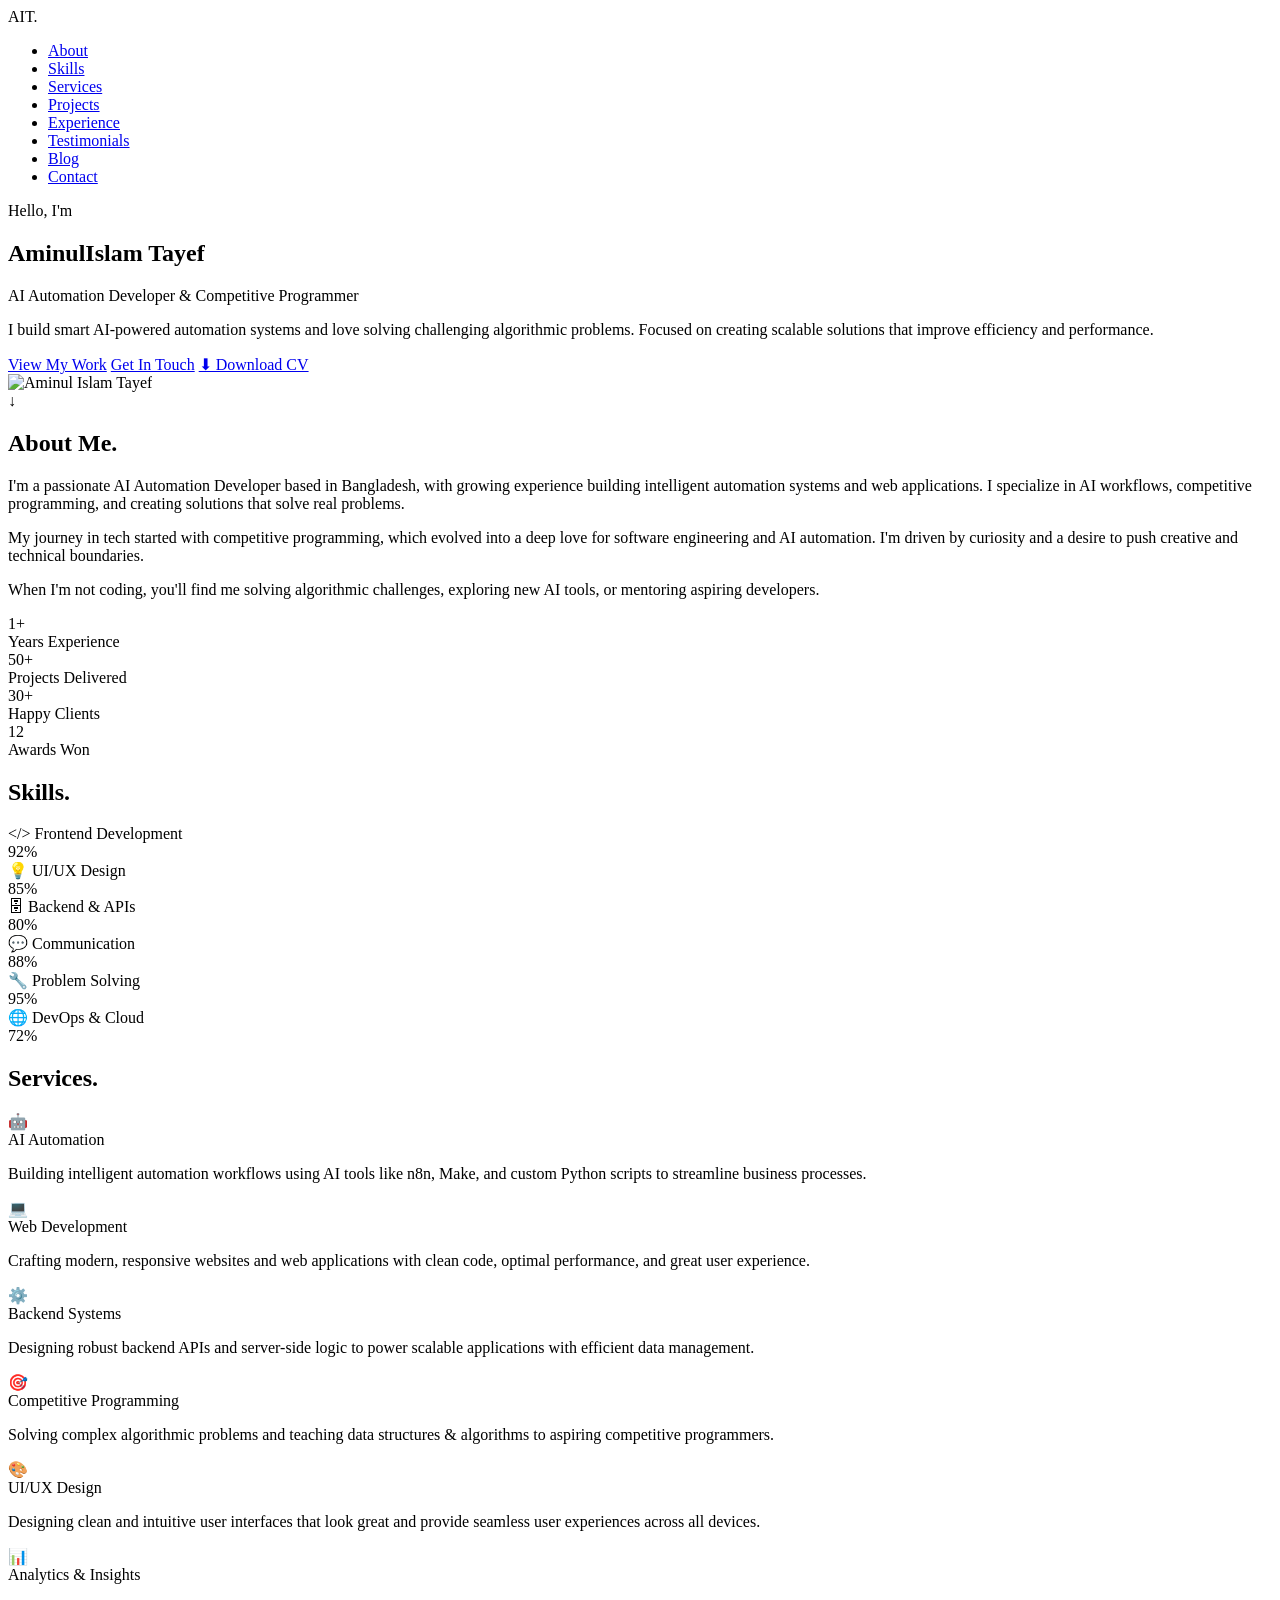
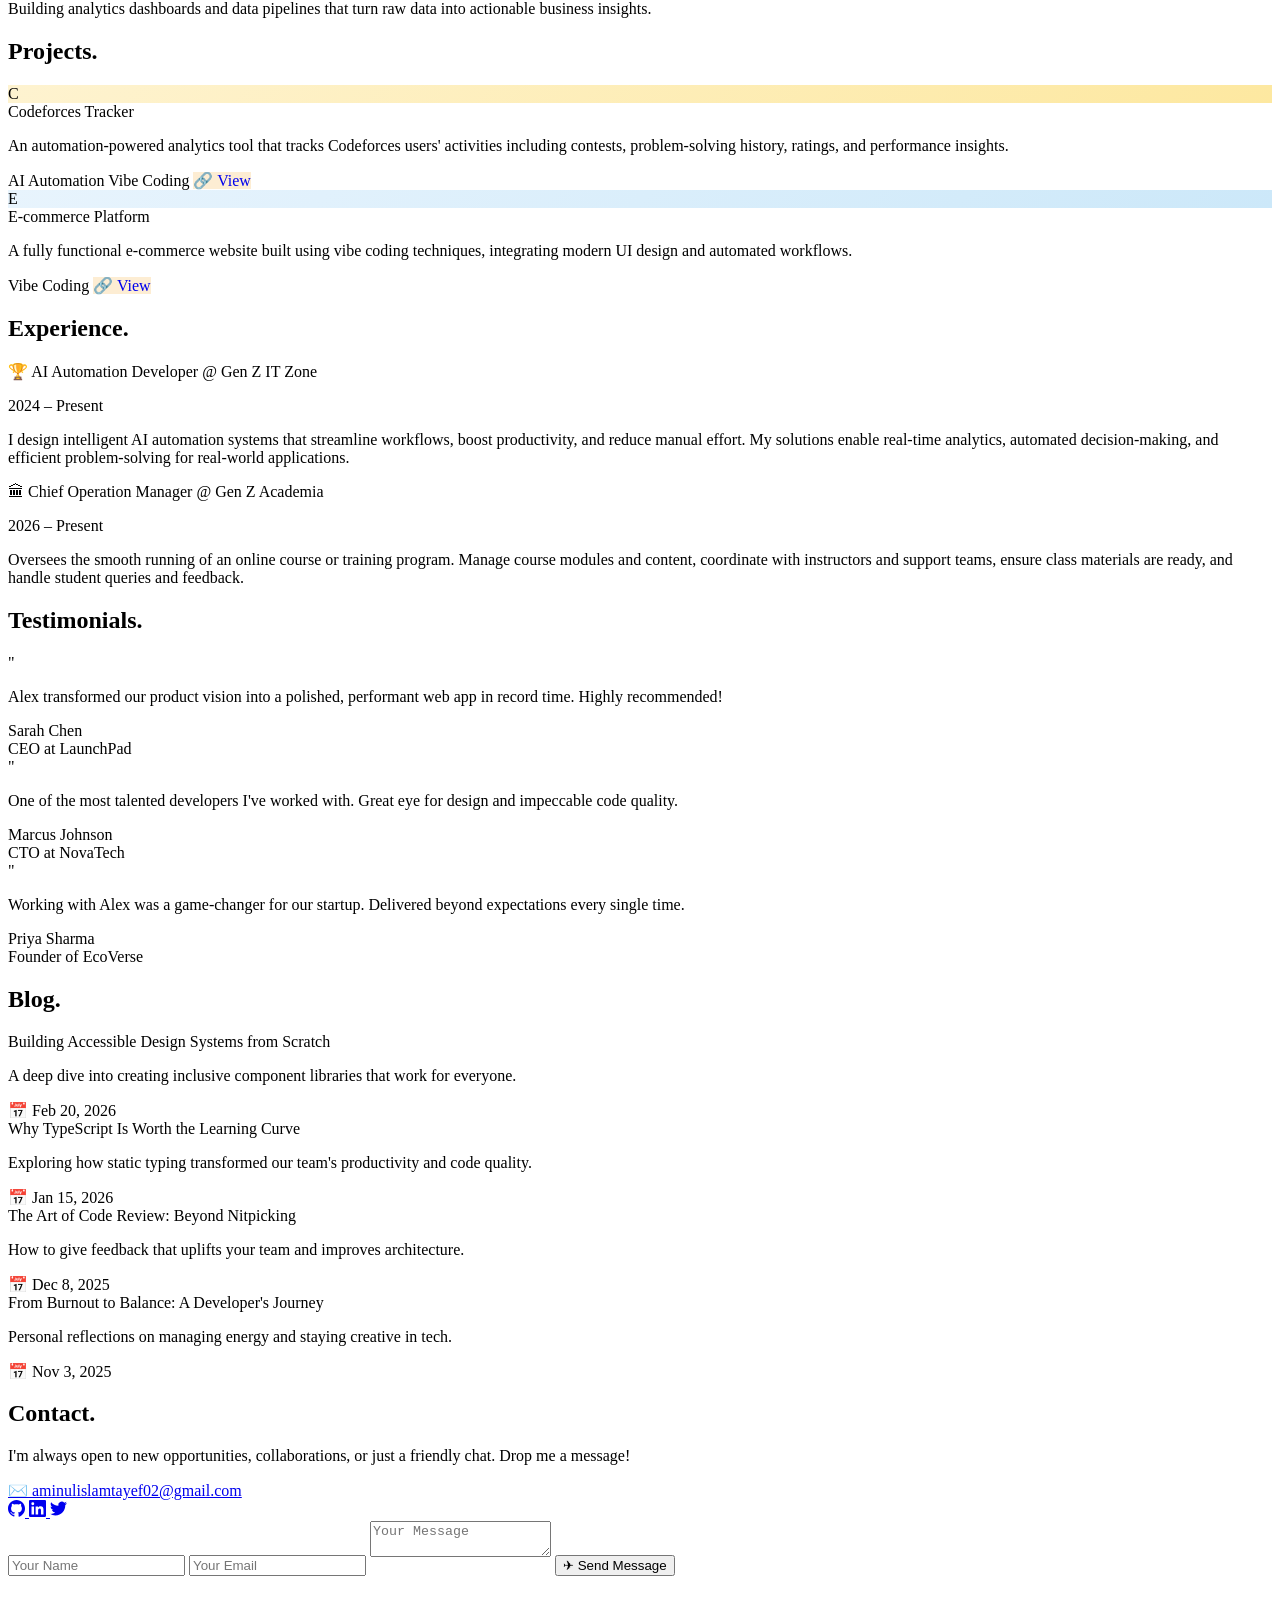
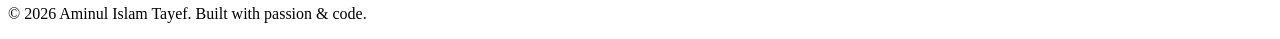
==== index.html @ 69179b40 "Add files via upload" ====
<!DOCTYPE html>
<html lang="en">
<head>
  <meta charset="UTF-8" />
  <meta name="viewport" content="width=device-width, initial-scale=1.0" />
  <title>Aminul Islam Tayef – AI Automation Developer</title>

  <!-- Google Fonts -->
  <link
    href="https://fonts.googleapis.com/css2?family=Syne:wght@400;600;700;800&family=DM+Sans:ital,wght@0,300;0,400;0,500;1,400&display=swap"
    rel="stylesheet"
  />

  <!-- Stylesheet -->
  <link rel="stylesheet" href="style.css" />
</head>
<body>

  <!-- ══════════════════ NAVBAR ══════════════════ -->
  <nav>
    <div class="logo">AIT<span>.</span></div>
    <ul class="nav-links">
      <li><a href="#about">About</a></li>
      <li><a href="#skills">Skills</a></li>
      <li><a href="#services">Services</a></li>
      <li><a href="#projects">Projects</a></li>
      <li><a href="#experience">Experience</a></li>
      <li><a href="#testimonials">Testimonials</a></li>
      <li><a href="#blog">Blog</a></li>
      <li><a href="#contact">Contact</a></li>
    </ul>
  </nav>

  <!-- ══════════════════ HERO ══════════════════ -->
  <section id="hero">
    <div class="grid-bg"></div>
    <div class="hero-content">
      <div class="hero-text">
        <p class="hello-tag">Hello, I'm</p>
        <h1 class="hero-name">
          Aminul<span class="last">Islam Tayef</span>
        </h1>
        <p class="hero-title">AI Automation Developer &amp; Competitive Programmer</p>
        <p class="hero-desc">
          I build smart AI-powered automation systems and love solving challenging
          algorithmic problems. Focused on creating scalable solutions that improve
          efficiency and performance.
        </p>
        <div class="hero-btns">
          <a href="#projects" class="btn-primary">View My Work</a>
          <a href="#contact"  class="btn-outline">Get In Touch</a>
          <a
            href="https://drive.google.com/file/d/1LKaS14EbmM8035VW9OJa_aH78b2MtK-q/view?usp=sharing"
            class="btn-download"
          >⬇ Download CV</a>
        </div>
      </div>

      <!-- Replace "your-photo.jpg" with your actual image file name -->
      <div class="photo-circle">
        <img src="your-photo.jpg" alt="Aminul Islam Tayef" style="width:100%;height:100%;object-fit:cover;" />
      </div>
    </div>
    <div class="scroll-down">↓</div>
  </section>

  <!-- ══════════════════ ABOUT ══════════════════ -->
  <section id="about" class="light-bg">
    <div class="section-inner">
      <h2 class="section-title">About Me<span>.</span></h2>
      <div class="about-grid">
        <div class="about-text">
          <p>
            I'm a passionate AI Automation Developer based in Bangladesh, with growing
            experience building intelligent automation systems and web applications.
            I specialize in AI workflows, competitive programming, and creating
            solutions that solve real problems.
          </p>
          <p>
            My journey in tech started with competitive programming, which evolved into
            a deep love for software engineering and AI automation. I'm driven by
            curiosity and a desire to push creative and technical boundaries.
          </p>
          <p>
            When I'm not coding, you'll find me solving algorithmic challenges,
            exploring new AI tools, or mentoring aspiring developers.
          </p>
        </div>

        <div class="stats-grid">
          <div class="stat-card">
            <div class="stat-num">1+</div>
            <div class="stat-label">Years Experience</div>
          </div>
          <div class="stat-card">
            <div class="stat-num">50+</div>
            <div class="stat-label">Projects Delivered</div>
          </div>
          <div class="stat-card">
            <div class="stat-num">30+</div>
            <div class="stat-label">Happy Clients</div>
          </div>
          <div class="stat-card">
            <div class="stat-num">12</div>
            <div class="stat-label">Awards Won</div>
          </div>
        </div>
      </div>
    </div>
  </section>

  <!-- ══════════════════ SKILLS ══════════════════ -->
  <section id="skills" class="alt-bg">
    <div class="section-inner">
      <h2 class="section-title">Skills<span>.</span></h2>
      <div class="skills-grid">

        <div class="skill-card">
          <div class="skill-header">
            <div class="skill-left">
              <span class="skill-icon">&lt;/&gt;</span>
              <span class="skill-name">Frontend Development</span>
            </div>
            <span class="skill-pct">92%</span>
          </div>
          <div class="skill-bar-bg">
            <div class="skill-bar-fill" style="width:92%"></div>
          </div>
        </div>

        <div class="skill-card">
          <div class="skill-header">
            <div class="skill-left">
              <span class="skill-icon">💡</span>
              <span class="skill-name">UI/UX Design</span>
            </div>
            <span class="skill-pct">85%</span>
          </div>
          <div class="skill-bar-bg">
            <div class="skill-bar-fill" style="width:85%"></div>
          </div>
        </div>

        <div class="skill-card">
          <div class="skill-header">
            <div class="skill-left">
              <span class="skill-icon">🗄</span>
              <span class="skill-name">Backend &amp; APIs</span>
            </div>
            <span class="skill-pct">80%</span>
          </div>
          <div class="skill-bar-bg">
            <div class="skill-bar-fill" style="width:80%"></div>
          </div>
        </div>

        <div class="skill-card">
          <div class="skill-header">
            <div class="skill-left">
              <span class="skill-icon">💬</span>
              <span class="skill-name">Communication</span>
            </div>
            <span class="skill-pct">88%</span>
          </div>
          <div class="skill-bar-bg">
            <div class="skill-bar-fill" style="width:88%"></div>
          </div>
        </div>

        <div class="skill-card">
          <div class="skill-header">
            <div class="skill-left">
              <span class="skill-icon">🔧</span>
              <span class="skill-name">Problem Solving</span>
            </div>
            <span class="skill-pct">95%</span>
          </div>
          <div class="skill-bar-bg">
            <div class="skill-bar-fill" style="width:95%"></div>
          </div>
        </div>

        <div class="skill-card">
          <div class="skill-header">
            <div class="skill-left">
              <span class="skill-icon">🌐</span>
              <span class="skill-name">DevOps &amp; Cloud</span>
            </div>
            <span class="skill-pct">72%</span>
          </div>
          <div class="skill-bar-bg">
            <div class="skill-bar-fill" style="width:72%"></div>
          </div>
        </div>

      </div>
    </div>
  </section>

  <!-- ══════════════════ SERVICES ══════════════════ -->
  <section id="services" class="light-bg">
    <div class="section-inner">
      <h2 class="section-title">Services<span>.</span></h2>
      <div class="services-grid">

        <div class="service-card">
          <div class="service-icon">🤖</div>
          <div class="service-title">AI Automation</div>
          <p class="service-desc">
            Building intelligent automation workflows using AI tools like n8n, Make,
            and custom Python scripts to streamline business processes.
          </p>
        </div>

        <div class="service-card">
          <div class="service-icon">💻</div>
          <div class="service-title">Web Development</div>
          <p class="service-desc">
            Crafting modern, responsive websites and web applications with clean code,
            optimal performance, and great user experience.
          </p>
        </div>

        <div class="service-card">
          <div class="service-icon">⚙️</div>
          <div class="service-title">Backend Systems</div>
          <p class="service-desc">
            Designing robust backend APIs and server-side logic to power scalable
            applications with efficient data management.
          </p>
        </div>

        <div class="service-card">
          <div class="service-icon">🎯</div>
          <div class="service-title">Competitive Programming</div>
          <p class="service-desc">
            Solving complex algorithmic problems and teaching data structures &amp;
            algorithms to aspiring competitive programmers.
          </p>
        </div>

        <div class="service-card">
          <div class="service-icon">🎨</div>
          <div class="service-title">UI/UX Design</div>
          <p class="service-desc">
            Designing clean and intuitive user interfaces that look great and provide
            seamless user experiences across all devices.
          </p>
        </div>

        <div class="service-card">
          <div class="service-icon">📊</div>
          <div class="service-title">Analytics &amp; Insights</div>
          <p class="service-desc">
            Building analytics dashboards and data pipelines that turn raw data into
            actionable business insights.
          </p>
        </div>

      </div>
    </div>
  </section>

  <!-- ══════════════════ PROJECTS ══════════════════ -->
  <section id="projects" class="alt-bg">
    <div class="section-inner">
      <h2 class="section-title">Projects<span>.</span></h2>
      <div class="projects-grid">

        <div class="project-card">
          <div class="project-thumb"
            style="background:linear-gradient(135deg,#fef3d0,#fde8a0)">C</div>
          <div class="project-info">
            <div class="project-title">Codeforces Tracker</div>
            <p class="project-desc">
              An automation-powered analytics tool that tracks Codeforces users'
              activities including contests, problem-solving history, ratings, and
              performance insights.
            </p>
            <div class="project-tags">
              <span class="tag">AI Automation</span>
              <span class="tag">Vibe Coding</span>
              <a
                href="https://codeforeces-tracker.lovable.app/"
                target="_blank"
                class="tag"
                style="text-decoration:none;background:rgba(245,166,35,0.2)"
              >🔗 View</a>
            </div>
          </div>
        </div>

        <div class="project-card">
          <div class="project-thumb"
            style="background:linear-gradient(135deg,#e8f4fd,#cce8f9)">E</div>
          <div class="project-info">
            <div class="project-title">E-commerce Platform</div>
            <p class="project-desc">
              A fully functional e-commerce website built using vibe coding techniques,
              integrating modern UI design and automated workflows.
            </p>
            <div class="project-tags">
              <span class="tag">Vibe Coding</span>
              <a
                href="https://shop-bangla-pay.lovable.app/"
                target="_blank"
                class="tag"
                style="text-decoration:none;background:rgba(245,166,35,0.2)"
              >🔗 View</a>
            </div>
          </div>
        </div>

      </div>
    </div>
  </section>

  <!-- ══════════════════ EXPERIENCE ══════════════════ -->
  <section id="experience" class="light-bg">
    <div class="section-inner">
      <h2 class="section-title">Experience<span>.</span></h2>
      <div class="timeline">

        <div class="timeline-item">
          <div class="timeline-dot"></div>
          <div class="exp-card">
            <div class="exp-header">
              <span>🏆</span>
              <span class="exp-title">AI Automation Developer</span>
              <span class="exp-company">@ Gen Z IT Zone</span>
            </div>
            <p class="exp-period">2024 – Present</p>
            <p class="exp-desc">
              I design intelligent AI automation systems that streamline workflows,
              boost productivity, and reduce manual effort. My solutions enable
              real-time analytics, automated decision-making, and efficient
              problem-solving for real-world applications.
            </p>
          </div>
        </div>

        <div class="timeline-item">
          <div class="timeline-dot"></div>
          <div class="exp-card">
            <div class="exp-header">
              <span>🏛</span>
              <span class="exp-title">Chief Operation Manager</span>
              <span class="exp-company">@ Gen Z Academia</span>
            </div>
            <p class="exp-period">2026 – Present</p>
            <p class="exp-desc">
              Oversees the smooth running of an online course or training program.
              Manage course modules and content, coordinate with instructors and
              support teams, ensure class materials are ready, and handle student
              queries and feedback.
            </p>
          </div>
        </div>

      </div>
    </div>
  </section>

  <!-- ══════════════════ TESTIMONIALS ══════════════════ -->
  <section id="testimonials" class="alt-bg">
    <div class="section-inner">
      <h2 class="section-title">Testimonials<span>.</span></h2>
      <div class="testi-grid">

        <div class="testi-card">
          <div class="quote-icon">"</div>
          <p class="testi-text">
            Alex transformed our product vision into a polished, performant web app
            in record time. Highly recommended!
          </p>
          <div class="testi-author">Sarah Chen</div>
          <div class="testi-role">CEO at LaunchPad</div>
        </div>

        <div class="testi-card">
          <div class="quote-icon">"</div>
          <p class="testi-text">
            One of the most talented developers I've worked with. Great eye for design
            and impeccable code quality.
          </p>
          <div class="testi-author">Marcus Johnson</div>
          <div class="testi-role">CTO at NovaTech</div>
        </div>

        <div class="testi-card">
          <div class="quote-icon">"</div>
          <p class="testi-text">
            Working with Alex was a game-changer for our startup. Delivered beyond
            expectations every single time.
          </p>
          <div class="testi-author">Priya Sharma</div>
          <div class="testi-role">Founder of EcoVerse</div>
        </div>

      </div>
    </div>
  </section>

  <!-- ══════════════════ BLOG ══════════════════ -->
  <section id="blog" class="light-bg">
    <div class="section-inner">
      <h2 class="section-title">Blog<span>.</span></h2>
      <div class="blog-list">

        <div class="blog-card">
          <div class="blog-title">Building Accessible Design Systems from Scratch</div>
          <p class="blog-excerpt">
            A deep dive into creating inclusive component libraries that work for everyone.
          </p>
          <div class="blog-date">📅 Feb 20, 2026</div>
        </div>

        <div class="blog-card">
          <div class="blog-title">Why TypeScript Is Worth the Learning Curve</div>
          <p class="blog-excerpt">
            Exploring how static typing transformed our team's productivity and code quality.
          </p>
          <div class="blog-date">📅 Jan 15, 2026</div>
        </div>

        <div class="blog-card">
          <div class="blog-title">The Art of Code Review: Beyond Nitpicking</div>
          <p class="blog-excerpt">
            How to give feedback that uplifts your team and improves architecture.
          </p>
          <div class="blog-date">📅 Dec 8, 2025</div>
        </div>

        <div class="blog-card">
          <div class="blog-title">From Burnout to Balance: A Developer's Journey</div>
          <p class="blog-excerpt">
            Personal reflections on managing energy and staying creative in tech.
          </p>
          <div class="blog-date">📅 Nov 3, 2025</div>
        </div>

      </div>
    </div>
  </section>

  <!-- ══════════════════ CONTACT ══════════════════ -->
  <section id="contact" class="alt-bg">
    <div class="section-inner">
      <h2 class="section-title">Contact<span>.</span></h2>
      <div class="contact-grid">

        <div class="contact-info">
          <p>
            I'm always open to new opportunities, collaborations, or just a friendly
            chat. Drop me a message!
          </p>
          <a href="mailto:aminulislamtayef02@gmail.com" class="contact-email">
            ✉️ aminulislamtayef02@gmail.com
          </a>
          <div class="social-icons">
            <!-- GitHub -->
            <a href="https://github.com/tayef02/" class="social-btn" target="_blank">
              <svg width="17" height="17" viewBox="0 0 24 24" fill="currentColor">
                <path d="M12 0C5.37 0 0 5.37 0 12c0 5.3 3.438 9.8 8.205 11.385.6.113.82-.258.82-.577 0-.285-.01-1.04-.015-2.04-3.338.724-4.042-1.61-4.042-1.61C4.422 18.07 3.633 17.7 3.633 17.7c-1.087-.744.084-.729.084-.729 1.205.084 1.838 1.236 1.838 1.236 1.07 1.835 2.809 1.305 3.495.998.108-.776.417-1.305.76-1.605-2.665-.3-5.466-1.332-5.466-5.93 0-1.31.465-2.38 1.235-3.22-.135-.303-.54-1.523.105-3.176 0 0 1.005-.322 3.3 1.23.96-.267 1.98-.399 3-.405 1.02.006 2.04.138 3 .405 2.28-1.552 3.285-1.23 3.285-1.23.645 1.653.24 2.873.12 3.176.765.84 1.23 1.91 1.23 3.22 0 4.61-2.805 5.625-5.475 5.92.42.36.81 1.096.81 2.22 0 1.606-.015 2.896-.015 3.286 0 .315.21.69.825.57C20.565 21.795 24 17.295 24 12c0-6.63-5.37-12-12-12"/>
              </svg>
            </a>
            <!-- LinkedIn -->
            <a href="https://www.linkedin.com/in/aminul-islam-tayef-286b8b354/" class="social-btn" target="_blank">
              <svg width="17" height="17" viewBox="0 0 24 24" fill="currentColor">
                <path d="M20.447 20.452h-3.554v-5.569c0-1.328-.027-3.037-1.852-3.037-1.853 0-2.136 1.445-2.136 2.939v5.667H9.351V9h3.414v1.561h.046c.477-.9 1.637-1.85 3.37-1.85 3.601 0 4.267 2.37 4.267 5.455v6.286zM5.337 7.433a2.062 2.062 0 01-2.063-2.065 2.064 2.064 0 112.063 2.065zm1.782 13.019H3.555V9h3.564v11.452zM22.225 0H1.771C.792 0 0 .774 0 1.729v20.542C0 23.227.792 24 1.771 24h20.451C23.2 24 24 23.227 24 22.271V1.729C24 .774 23.2 0 22.222 0h.003z"/>
              </svg>
            </a>
            <!-- Twitter / X -->
            <a href="#" class="social-btn" target="_blank">
              <svg width="17" height="17" viewBox="0 0 24 24" fill="currentColor">
                <path d="M23.953 4.57a10 10 0 01-2.825.775 4.958 4.958 0 002.163-2.723c-.951.555-2.005.959-3.127 1.184a4.92 4.92 0 00-8.384 4.482C7.69 8.095 4.067 6.13 1.64 3.162a4.822 4.822 0 00-.666 2.475c0 1.71.87 3.213 2.188 4.096a4.904 4.904 0 01-2.228-.616v.06a4.923 4.923 0 003.946 4.827 4.996 4.996 0 01-2.212.085 4.936 4.936 0 004.604 3.417 9.867 9.867 0 01-6.102 2.105c-.39 0-.779-.023-1.17-.067a13.995 13.995 0 007.557 2.209c9.053 0 13.998-7.496 13.998-13.985 0-.21 0-.42-.015-.63A9.935 9.935 0 0024 4.59z"/>
              </svg>
            </a>
          </div>
        </div>

        <!-- Contact Form -->
        <div class="contact-form">
          <form id="fs-form" action="https://formspree.io/f/xeerpzey" method="POST">
            <input
              class="form-input"
              type="text"
              name="name"
              placeholder="Your Name"
              required
              style="margin-bottom:13px"
            />
            <input
              class="form-input"
              type="email"
              name="email"
              placeholder="Your Email"
              required
              style="margin-bottom:13px"
            />
            <textarea
              class="form-textarea"
              name="message"
              placeholder="Your Message"
              required
              style="margin-bottom:13px"
            ></textarea>
            <button type="submit" class="btn-send" id="sendBtn">✈ Send Message</button>

            <div
              id="fs-success"
              style="display:none;margin-top:14px;padding:13px 16px;background:#1a3328;border:1px solid #2d5a47;color:#6fcfa0;border-radius:10px;font-size:0.9rem"
            >✓ Message sent! I'll get back to you soon.</div>

            <div
              id="fs-error"
              style="display:none;margin-top:14px;padding:13px 16px;background:#331a1a;border:1px solid #5a2d2d;color:#f08080;border-radius:10px;font-size:0.9rem"
            >✕ Something went wrong. Please try again or email directly.</div>
          </form>
        </div>

      </div>
    </div>
  </section>

  <!-- ══════════════════ FOOTER ══════════════════ -->
  <footer>
    <p>© 2026 Aminul Islam Tayef. Built with <span>passion</span> &amp; code.</p>
  </footer>

  <!-- JavaScript -->
  <script src="script.js"></script>
</body>
</html>
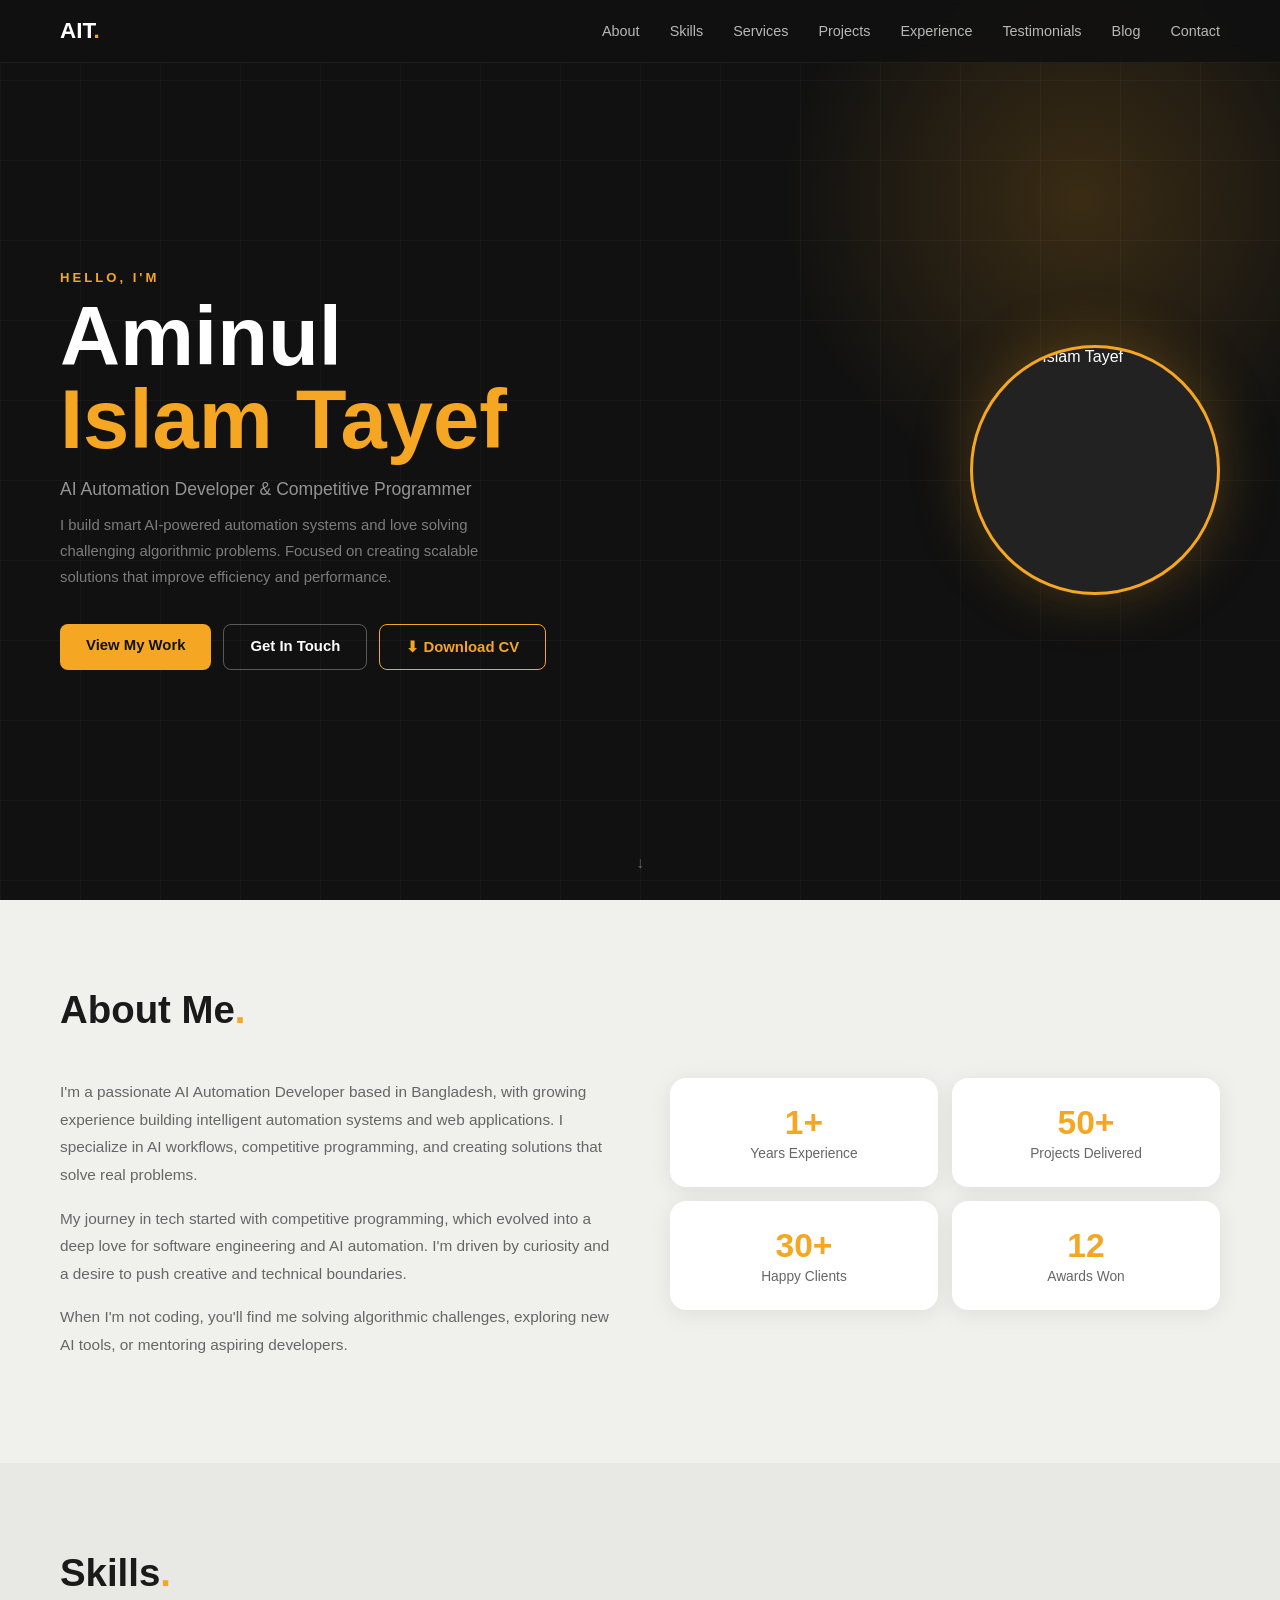
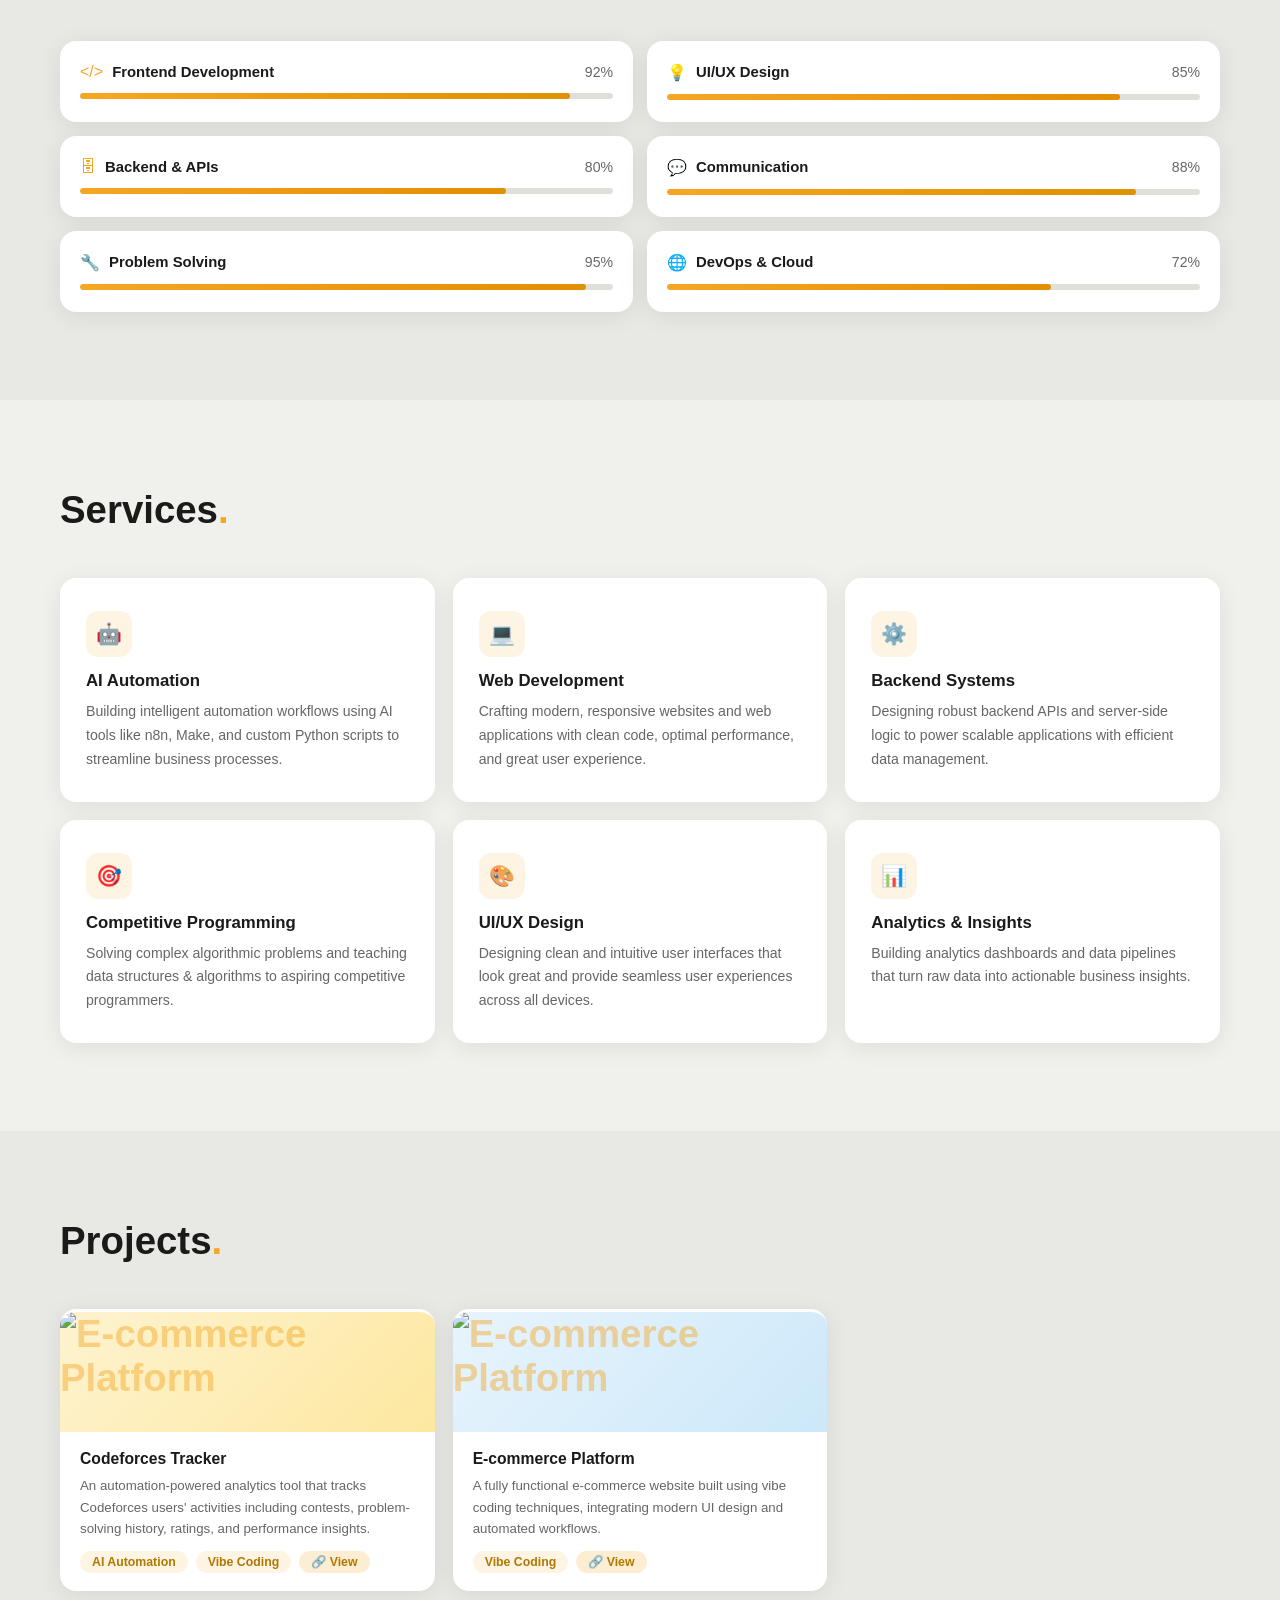
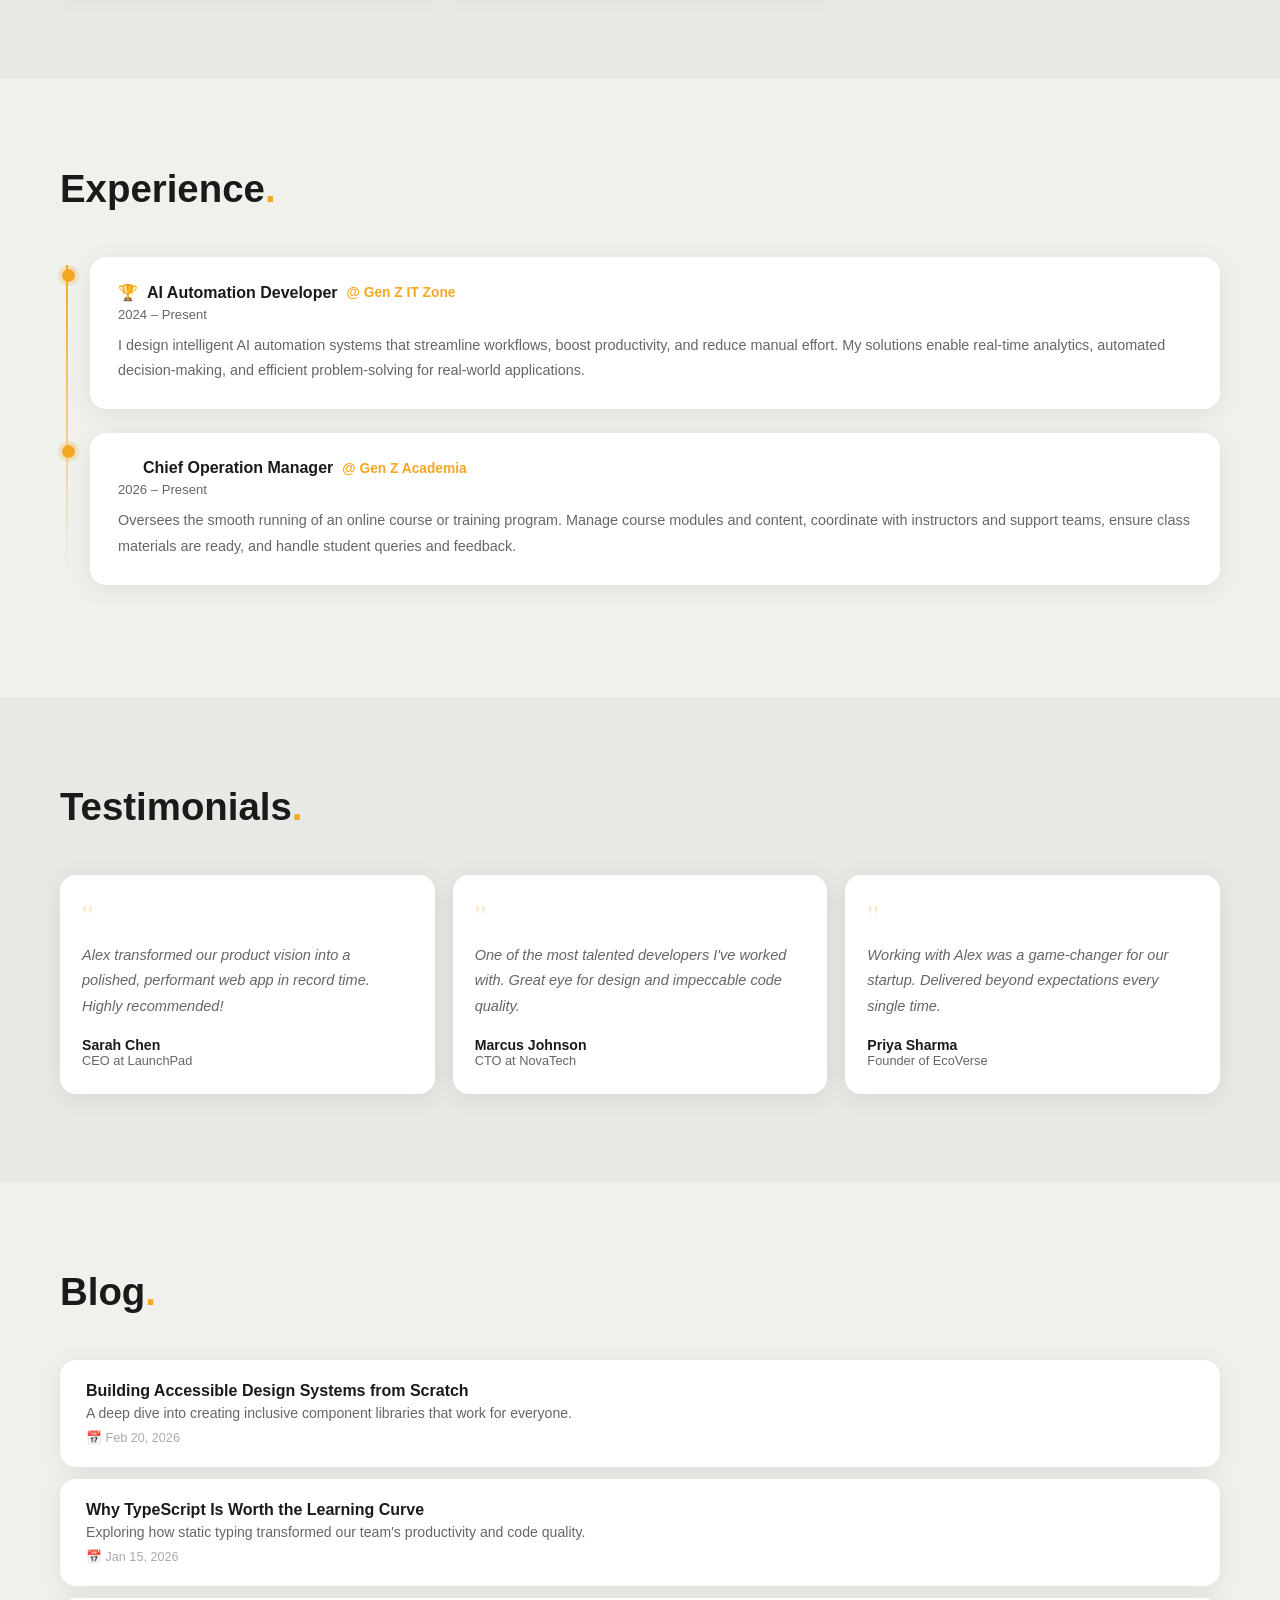
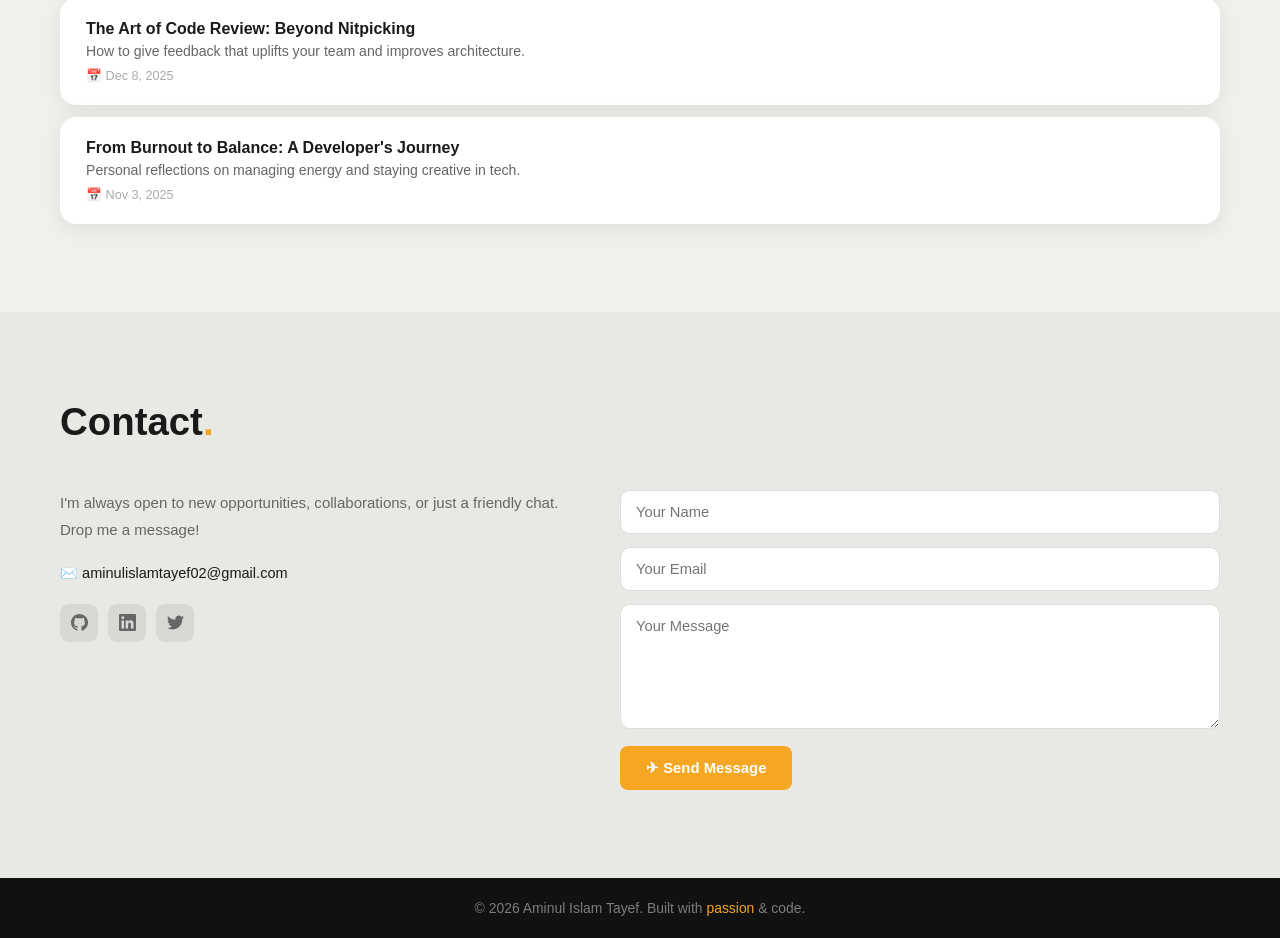
==== commit 1c553c11: "Add files via upload" ====
--- a/index.html
+++ b/index.html
@@ -16,7 +16,7 @@
 </head>
 <body>
 
-  <!-- ══════════════════ NAVBAR ══════════════════ -->
+  <!-- ── NAVBAR (nav.html) ───────────────────────── -->
   <nav>
     <div class="logo">AIT<span>.</span></div>
     <ul class="nav-links">
@@ -31,7 +31,7 @@
     </ul>
   </nav>
 
-  <!-- ══════════════════ HERO ══════════════════ -->
+  <!-- ── HERO (hero.html) ───────────────────────── -->
   <section id="hero">
     <div class="grid-bg"></div>
     <div class="hero-content">
@@ -49,481 +49,179 @@
         <div class="hero-btns">
           <a href="#projects" class="btn-primary">View My Work</a>
           <a href="#contact"  class="btn-outline">Get In Touch</a>
-          <a
-            href="https://drive.google.com/file/d/1LKaS14EbmM8035VW9OJa_aH78b2MtK-q/view?usp=sharing"
-            class="btn-download"
-          >⬇ Download CV</a>
-        </div>
-      </div>
-
-      <!-- Replace "your-photo.jpg" with your actual image file name -->
+          <a href="https://drive.google.com/file/d/1LKaS14EbmM8035VW9OJa_aH78b2MtK-q/view?usp=sharing"
+             class="btn-download">⬇ Download CV</a>
+        </div>
+      </div>
       <div class="photo-circle">
-        <img src="your-photo.jpg" alt="Aminul Islam Tayef" style="width:100%;height:100%;object-fit:cover;" />
+        <img src="/assets/tayef.png" alt="Aminul Islam Tayef"
+             style="width:100%;height:100%;object-fit:cover;" />
       </div>
     </div>
     <div class="scroll-down">↓</div>
   </section>
 
-  <!-- ══════════════════ ABOUT ══════════════════ -->
+  <!-- ── ABOUT (about.html) ─────────────────────── -->
   <section id="about" class="light-bg">
     <div class="section-inner">
       <h2 class="section-title">About Me<span>.</span></h2>
       <div class="about-grid">
         <div class="about-text">
-          <p>
-            I'm a passionate AI Automation Developer based in Bangladesh, with growing
-            experience building intelligent automation systems and web applications.
-            I specialize in AI workflows, competitive programming, and creating
-            solutions that solve real problems.
-          </p>
-          <p>
-            My journey in tech started with competitive programming, which evolved into
-            a deep love for software engineering and AI automation. I'm driven by
-            curiosity and a desire to push creative and technical boundaries.
-          </p>
-          <p>
-            When I'm not coding, you'll find me solving algorithmic challenges,
-            exploring new AI tools, or mentoring aspiring developers.
-          </p>
-        </div>
-
+          <p>I'm a passionate AI Automation Developer based in Bangladesh, with growing experience building intelligent automation systems and web applications. I specialize in AI workflows, competitive programming, and creating solutions that solve real problems.</p>
+          <p>My journey in tech started with competitive programming, which evolved into a deep love for software engineering and AI automation. I'm driven by curiosity and a desire to push creative and technical boundaries.</p>
+          <p>When I'm not coding, you'll find me solving algorithmic challenges, exploring new AI tools, or mentoring aspiring developers.</p>
+        </div>
         <div class="stats-grid">
-          <div class="stat-card">
-            <div class="stat-num">1+</div>
-            <div class="stat-label">Years Experience</div>
-          </div>
-          <div class="stat-card">
-            <div class="stat-num">50+</div>
-            <div class="stat-label">Projects Delivered</div>
-          </div>
-          <div class="stat-card">
-            <div class="stat-num">30+</div>
-            <div class="stat-label">Happy Clients</div>
-          </div>
-          <div class="stat-card">
-            <div class="stat-num">12</div>
-            <div class="stat-label">Awards Won</div>
-          </div>
-        </div>
-      </div>
-    </div>
-  </section>
-
-  <!-- ══════════════════ SKILLS ══════════════════ -->
+          <div class="stat-card"><div class="stat-num">1+</div><div class="stat-label">Years Experience</div></div>
+          <div class="stat-card"><div class="stat-num">50+</div><div class="stat-label">Projects Delivered</div></div>
+          <div class="stat-card"><div class="stat-num">30+</div><div class="stat-label">Happy Clients</div></div>
+          <div class="stat-card"><div class="stat-num">12</div><div class="stat-label">Awards Won</div></div>
+        </div>
+      </div>
+    </div>
+  </section>
+
+  <!-- ── SKILLS (skills.html) ───────────────────── -->
   <section id="skills" class="alt-bg">
     <div class="section-inner">
       <h2 class="section-title">Skills<span>.</span></h2>
       <div class="skills-grid">
-
-        <div class="skill-card">
-          <div class="skill-header">
-            <div class="skill-left">
-              <span class="skill-icon">&lt;/&gt;</span>
-              <span class="skill-name">Frontend Development</span>
-            </div>
-            <span class="skill-pct">92%</span>
-          </div>
-          <div class="skill-bar-bg">
-            <div class="skill-bar-fill" style="width:92%"></div>
-          </div>
-        </div>
-
-        <div class="skill-card">
-          <div class="skill-header">
-            <div class="skill-left">
-              <span class="skill-icon">💡</span>
-              <span class="skill-name">UI/UX Design</span>
-            </div>
-            <span class="skill-pct">85%</span>
-          </div>
-          <div class="skill-bar-bg">
-            <div class="skill-bar-fill" style="width:85%"></div>
-          </div>
-        </div>
-
-        <div class="skill-card">
-          <div class="skill-header">
-            <div class="skill-left">
-              <span class="skill-icon">🗄</span>
-              <span class="skill-name">Backend &amp; APIs</span>
-            </div>
-            <span class="skill-pct">80%</span>
-          </div>
-          <div class="skill-bar-bg">
-            <div class="skill-bar-fill" style="width:80%"></div>
-          </div>
-        </div>
-
-        <div class="skill-card">
-          <div class="skill-header">
-            <div class="skill-left">
-              <span class="skill-icon">💬</span>
-              <span class="skill-name">Communication</span>
-            </div>
-            <span class="skill-pct">88%</span>
-          </div>
-          <div class="skill-bar-bg">
-            <div class="skill-bar-fill" style="width:88%"></div>
-          </div>
-        </div>
-
-        <div class="skill-card">
-          <div class="skill-header">
-            <div class="skill-left">
-              <span class="skill-icon">🔧</span>
-              <span class="skill-name">Problem Solving</span>
-            </div>
-            <span class="skill-pct">95%</span>
-          </div>
-          <div class="skill-bar-bg">
-            <div class="skill-bar-fill" style="width:95%"></div>
-          </div>
-        </div>
-
-        <div class="skill-card">
-          <div class="skill-header">
-            <div class="skill-left">
-              <span class="skill-icon">🌐</span>
-              <span class="skill-name">DevOps &amp; Cloud</span>
-            </div>
-            <span class="skill-pct">72%</span>
-          </div>
-          <div class="skill-bar-bg">
-            <div class="skill-bar-fill" style="width:72%"></div>
-          </div>
-        </div>
-
-      </div>
-    </div>
-  </section>
-
-  <!-- ══════════════════ SERVICES ══════════════════ -->
+        <div class="skill-card"><div class="skill-header"><div class="skill-left"><span class="skill-icon">&lt;/&gt;</span><span class="skill-name">Frontend Development</span></div><span class="skill-pct">92%</span></div><div class="skill-bar-bg"><div class="skill-bar-fill" style="width:92%"></div></div></div>
+        <div class="skill-card"><div class="skill-header"><div class="skill-left"><span class="skill-icon">💡</span><span class="skill-name">UI/UX Design</span></div><span class="skill-pct">85%</span></div><div class="skill-bar-bg"><div class="skill-bar-fill" style="width:85%"></div></div></div>
+        <div class="skill-card"><div class="skill-header"><div class="skill-left"><span class="skill-icon">🗄</span><span class="skill-name">Backend &amp; APIs</span></div><span class="skill-pct">80%</span></div><div class="skill-bar-bg"><div class="skill-bar-fill" style="width:80%"></div></div></div>
+        <div class="skill-card"><div class="skill-header"><div class="skill-left"><span class="skill-icon">💬</span><span class="skill-name">Communication</span></div><span class="skill-pct">88%</span></div><div class="skill-bar-bg"><div class="skill-bar-fill" style="width:88%"></div></div></div>
+        <div class="skill-card"><div class="skill-header"><div class="skill-left"><span class="skill-icon">🔧</span><span class="skill-name">Problem Solving</span></div><span class="skill-pct">95%</span></div><div class="skill-bar-bg"><div class="skill-bar-fill" style="width:95%"></div></div></div>
+        <div class="skill-card"><div class="skill-header"><div class="skill-left"><span class="skill-icon">🌐</span><span class="skill-name">DevOps &amp; Cloud</span></div><span class="skill-pct">72%</span></div><div class="skill-bar-bg"><div class="skill-bar-fill" style="width:72%"></div></div></div>
+      </div>
+    </div>
+  </section>
+
+  <!-- ── SERVICES (services.html) ──────────────── -->
   <section id="services" class="light-bg">
     <div class="section-inner">
       <h2 class="section-title">Services<span>.</span></h2>
       <div class="services-grid">
-
-        <div class="service-card">
-          <div class="service-icon">🤖</div>
-          <div class="service-title">AI Automation</div>
-          <p class="service-desc">
-            Building intelligent automation workflows using AI tools like n8n, Make,
-            and custom Python scripts to streamline business processes.
-          </p>
-        </div>
-
-        <div class="service-card">
-          <div class="service-icon">💻</div>
-          <div class="service-title">Web Development</div>
-          <p class="service-desc">
-            Crafting modern, responsive websites and web applications with clean code,
-            optimal performance, and great user experience.
-          </p>
-        </div>
-
-        <div class="service-card">
-          <div class="service-icon">⚙️</div>
-          <div class="service-title">Backend Systems</div>
-          <p class="service-desc">
-            Designing robust backend APIs and server-side logic to power scalable
-            applications with efficient data management.
-          </p>
-        </div>
-
-        <div class="service-card">
-          <div class="service-icon">🎯</div>
-          <div class="service-title">Competitive Programming</div>
-          <p class="service-desc">
-            Solving complex algorithmic problems and teaching data structures &amp;
-            algorithms to aspiring competitive programmers.
-          </p>
-        </div>
-
-        <div class="service-card">
-          <div class="service-icon">🎨</div>
-          <div class="service-title">UI/UX Design</div>
-          <p class="service-desc">
-            Designing clean and intuitive user interfaces that look great and provide
-            seamless user experiences across all devices.
-          </p>
-        </div>
-
-        <div class="service-card">
-          <div class="service-icon">📊</div>
-          <div class="service-title">Analytics &amp; Insights</div>
-          <p class="service-desc">
-            Building analytics dashboards and data pipelines that turn raw data into
-            actionable business insights.
-          </p>
-        </div>
-
-      </div>
-    </div>
-  </section>
-
-  <!-- ══════════════════ PROJECTS ══════════════════ -->
+        <div class="service-card"><div class="service-icon">🤖</div><div class="service-title">AI Automation</div><p class="service-desc">Building intelligent automation workflows using AI tools like n8n, Make, and custom Python scripts to streamline business processes.</p></div>
+        <div class="service-card"><div class="service-icon">💻</div><div class="service-title">Web Development</div><p class="service-desc">Crafting modern, responsive websites and web applications with clean code, optimal performance, and great user experience.</p></div>
+        <div class="service-card"><div class="service-icon">⚙️</div><div class="service-title">Backend Systems</div><p class="service-desc">Designing robust backend APIs and server-side logic to power scalable applications with efficient data management.</p></div>
+        <div class="service-card"><div class="service-icon">🎯</div><div class="service-title">Competitive Programming</div><p class="service-desc">Solving complex algorithmic problems and teaching data structures &amp; algorithms to aspiring competitive programmers.</p></div>
+        <div class="service-card"><div class="service-icon">🎨</div><div class="service-title">UI/UX Design</div><p class="service-desc">Designing clean and intuitive user interfaces that look great and provide seamless user experiences across all devices.</p></div>
+        <div class="service-card"><div class="service-icon">📊</div><div class="service-title">Analytics &amp; Insights</div><p class="service-desc">Building analytics dashboards and data pipelines that turn raw data into actionable business insights.</p></div>
+      </div>
+    </div>
+  </section>
+
+  <!-- ── PROJECTS (projects.html) ──────────────── -->
   <section id="projects" class="alt-bg">
     <div class="section-inner">
       <h2 class="section-title">Projects<span>.</span></h2>
       <div class="projects-grid">
-
         <div class="project-card">
-          <div class="project-thumb"
-            style="background:linear-gradient(135deg,#fef3d0,#fde8a0)">C</div>
+          <div class="project-thumb" style="background:linear-gradient(135deg,#fef3d0,#fde8a0)"> <img src="/assets/9fa23f0e-cb31-49cd-82ae-bd5b5bb63cb1.png" alt="E-commerce Platform" style="width:100%; height:100%; object-fit:cover; border-radius:8px;"></div>
           <div class="project-info">
             <div class="project-title">Codeforces Tracker</div>
-            <p class="project-desc">
-              An automation-powered analytics tool that tracks Codeforces users'
-              activities including contests, problem-solving history, ratings, and
-              performance insights.
-            </p>
-            <div class="project-tags">
-              <span class="tag">AI Automation</span>
-              <span class="tag">Vibe Coding</span>
-              <a
-                href="https://codeforeces-tracker.lovable.app/"
-                target="_blank"
-                class="tag"
-                style="text-decoration:none;background:rgba(245,166,35,0.2)"
-              >🔗 View</a>
-            </div>
-          </div>
-        </div>
-
-        <div class="project-card">
-          <div class="project-thumb"
-            style="background:linear-gradient(135deg,#e8f4fd,#cce8f9)">E</div>
-          <div class="project-info">
-            <div class="project-title">E-commerce Platform</div>
-            <p class="project-desc">
-              A fully functional e-commerce website built using vibe coding techniques,
-              integrating modern UI design and automated workflows.
-            </p>
-            <div class="project-tags">
-              <span class="tag">Vibe Coding</span>
-              <a
-                href="https://shop-bangla-pay.lovable.app/"
-                target="_blank"
-                class="tag"
-                style="text-decoration:none;background:rgba(245,166,35,0.2)"
-              >🔗 View</a>
-            </div>
-          </div>
-        </div>
-
-      </div>
-    </div>
-  </section>
-
-  <!-- ══════════════════ EXPERIENCE ══════════════════ -->
+            <p class="project-desc">An automation-powered analytics tool that tracks Codeforces users' activities including contests, problem-solving history, ratings, and performance insights.</p>
+            <div class="project-tags"><span class="tag">AI Automation</span><span class="tag">Vibe Coding</span><a href="https://codeforeces-tracker.lovable.app/" target="_blank" class="tag" style="text-decoration:none;background:rgba(245,166,35,0.2)">🔗 View</a></div>
+          </div>
+        </div>
+        
+<div class="project-card">
+  <!-- Image as thumbnail -->
+  <div class="project-thumb" style="background:linear-gradient(135deg,#e8f4fd,#cce8f9);">
+    <img src="/assets/images (7).jpg" alt="E-commerce Platform" style="width:100%; height:100%; object-fit:cover; border-radius:8px;">
+  </div>
+
+  <div class="project-info">
+    <div class="project-title">E-commerce Platform</div>
+    <p class="project-desc">A fully functional e-commerce website built using vibe coding techniques, integrating modern UI design and automated workflows.</p>
+    <div class="project-tags">
+      <span class="tag">Vibe Coding</span>
+      <a href="https://shop-bangla-pay.lovable.app/" target="_blank" class="tag" style="text-decoration:none;background:rgba(245,166,35,0.2)">🔗 View</a>
+    </div>
+  </div>
+</div>
+
+  </section>
+
+  <!-- ── EXPERIENCE (experience.html) ──────────── -->
   <section id="experience" class="light-bg">
     <div class="section-inner">
       <h2 class="section-title">Experience<span>.</span></h2>
       <div class="timeline">
-
         <div class="timeline-item">
           <div class="timeline-dot"></div>
           <div class="exp-card">
-            <div class="exp-header">
-              <span>🏆</span>
-              <span class="exp-title">AI Automation Developer</span>
-              <span class="exp-company">@ Gen Z IT Zone</span>
-            </div>
+            <div class="exp-header"><span>🏆</span><span class="exp-title">AI Automation Developer</span><span class="exp-company">@ Gen Z IT Zone</span></div>
             <p class="exp-period">2024 – Present</p>
-            <p class="exp-desc">
-              I design intelligent AI automation systems that streamline workflows,
-              boost productivity, and reduce manual effort. My solutions enable
-              real-time analytics, automated decision-making, and efficient
-              problem-solving for real-world applications.
-            </p>
-          </div>
-        </div>
-
+            <p class="exp-desc">I design intelligent AI automation systems that streamline workflows, boost productivity, and reduce manual effort. My solutions enable real-time analytics, automated decision-making, and efficient problem-solving for real-world applications.</p>
+          </div>
+        </div>
         <div class="timeline-item">
           <div class="timeline-dot"></div>
           <div class="exp-card">
-            <div class="exp-header">
-              <span>🏛</span>
-              <span class="exp-title">Chief Operation Manager</span>
-              <span class="exp-company">@ Gen Z Academia</span>
-            </div>
+            <div class="exp-header"><span>🏛</span><span class="exp-title">Chief Operation Manager</span><span class="exp-company">@ Gen Z Academia</span></div>
             <p class="exp-period">2026 – Present</p>
-            <p class="exp-desc">
-              Oversees the smooth running of an online course or training program.
-              Manage course modules and content, coordinate with instructors and
-              support teams, ensure class materials are ready, and handle student
-              queries and feedback.
-            </p>
-          </div>
-        </div>
-
-      </div>
-    </div>
-  </section>
-
-  <!-- ══════════════════ TESTIMONIALS ══════════════════ -->
+            <p class="exp-desc">Oversees the smooth running of an online course or training program. Manage course modules and content, coordinate with instructors and support teams, ensure class materials are ready, and handle student queries and feedback.</p>
+          </div>
+        </div>
+      </div>
+    </div>
+  </section>
+
+  <!-- ── TESTIMONIALS (testimonials.html) ──────── -->
   <section id="testimonials" class="alt-bg">
     <div class="section-inner">
       <h2 class="section-title">Testimonials<span>.</span></h2>
       <div class="testi-grid">
-
-        <div class="testi-card">
-          <div class="quote-icon">"</div>
-          <p class="testi-text">
-            Alex transformed our product vision into a polished, performant web app
-            in record time. Highly recommended!
-          </p>
-          <div class="testi-author">Sarah Chen</div>
-          <div class="testi-role">CEO at LaunchPad</div>
-        </div>
-
-        <div class="testi-card">
-          <div class="quote-icon">"</div>
-          <p class="testi-text">
-            One of the most talented developers I've worked with. Great eye for design
-            and impeccable code quality.
-          </p>
-          <div class="testi-author">Marcus Johnson</div>
-          <div class="testi-role">CTO at NovaTech</div>
-        </div>
-
-        <div class="testi-card">
-          <div class="quote-icon">"</div>
-          <p class="testi-text">
-            Working with Alex was a game-changer for our startup. Delivered beyond
-            expectations every single time.
-          </p>
-          <div class="testi-author">Priya Sharma</div>
-          <div class="testi-role">Founder of EcoVerse</div>
-        </div>
-
-      </div>
-    </div>
-  </section>
-
-  <!-- ══════════════════ BLOG ══════════════════ -->
+        <div class="testi-card"><div class="quote-icon">"</div><p class="testi-text">Alex transformed our product vision into a polished, performant web app in record time. Highly recommended!</p><div class="testi-author">Sarah Chen</div><div class="testi-role">CEO at LaunchPad</div></div>
+        <div class="testi-card"><div class="quote-icon">"</div><p class="testi-text">One of the most talented developers I've worked with. Great eye for design and impeccable code quality.</p><div class="testi-author">Marcus Johnson</div><div class="testi-role">CTO at NovaTech</div></div>
+        <div class="testi-card"><div class="quote-icon">"</div><p class="testi-text">Working with Alex was a game-changer for our startup. Delivered beyond expectations every single time.</p><div class="testi-author">Priya Sharma</div><div class="testi-role">Founder of EcoVerse</div></div>
+      </div>
+    </div>
+  </section>
+
+  <!-- ── BLOG (blog.html) ───────────────────────── -->
   <section id="blog" class="light-bg">
     <div class="section-inner">
       <h2 class="section-title">Blog<span>.</span></h2>
       <div class="blog-list">
-
-        <div class="blog-card">
-          <div class="blog-title">Building Accessible Design Systems from Scratch</div>
-          <p class="blog-excerpt">
-            A deep dive into creating inclusive component libraries that work for everyone.
-          </p>
-          <div class="blog-date">📅 Feb 20, 2026</div>
-        </div>
-
-        <div class="blog-card">
-          <div class="blog-title">Why TypeScript Is Worth the Learning Curve</div>
-          <p class="blog-excerpt">
-            Exploring how static typing transformed our team's productivity and code quality.
-          </p>
-          <div class="blog-date">📅 Jan 15, 2026</div>
-        </div>
-
-        <div class="blog-card">
-          <div class="blog-title">The Art of Code Review: Beyond Nitpicking</div>
-          <p class="blog-excerpt">
-            How to give feedback that uplifts your team and improves architecture.
-          </p>
-          <div class="blog-date">📅 Dec 8, 2025</div>
-        </div>
-
-        <div class="blog-card">
-          <div class="blog-title">From Burnout to Balance: A Developer's Journey</div>
-          <p class="blog-excerpt">
-            Personal reflections on managing energy and staying creative in tech.
-          </p>
-          <div class="blog-date">📅 Nov 3, 2025</div>
-        </div>
-
-      </div>
-    </div>
-  </section>
-
-  <!-- ══════════════════ CONTACT ══════════════════ -->
+        <div class="blog-card"><div class="blog-title">Building Accessible Design Systems from Scratch</div><p class="blog-excerpt">A deep dive into creating inclusive component libraries that work for everyone.</p><div class="blog-date">📅 Feb 20, 2026</div></div>
+        <div class="blog-card"><div class="blog-title">Why TypeScript Is Worth the Learning Curve</div><p class="blog-excerpt">Exploring how static typing transformed our team's productivity and code quality.</p><div class="blog-date">📅 Jan 15, 2026</div></div>
+        <div class="blog-card"><div class="blog-title">The Art of Code Review: Beyond Nitpicking</div><p class="blog-excerpt">How to give feedback that uplifts your team and improves architecture.</p><div class="blog-date">📅 Dec 8, 2025</div></div>
+        <div class="blog-card"><div class="blog-title">From Burnout to Balance: A Developer's Journey</div><p class="blog-excerpt">Personal reflections on managing energy and staying creative in tech.</p><div class="blog-date">📅 Nov 3, 2025</div></div>
+      </div>
+    </div>
+  </section>
+
+  <!-- ── CONTACT (contact.html) ────────────────── -->
   <section id="contact" class="alt-bg">
     <div class="section-inner">
       <h2 class="section-title">Contact<span>.</span></h2>
       <div class="contact-grid">
-
         <div class="contact-info">
-          <p>
-            I'm always open to new opportunities, collaborations, or just a friendly
-            chat. Drop me a message!
-          </p>
-          <a href="mailto:aminulislamtayef02@gmail.com" class="contact-email">
-            ✉️ aminulislamtayef02@gmail.com
-          </a>
+          <p>I'm always open to new opportunities, collaborations, or just a friendly chat. Drop me a message!</p>
+          <a href="mailto:aminulislamtayef02@gmail.com" class="contact-email">✉️ aminulislamtayef02@gmail.com</a>
           <div class="social-icons">
-            <!-- GitHub -->
-            <a href="https://github.com/tayef02/" class="social-btn" target="_blank">
-              <svg width="17" height="17" viewBox="0 0 24 24" fill="currentColor">
-                <path d="M12 0C5.37 0 0 5.37 0 12c0 5.3 3.438 9.8 8.205 11.385.6.113.82-.258.82-.577 0-.285-.01-1.04-.015-2.04-3.338.724-4.042-1.61-4.042-1.61C4.422 18.07 3.633 17.7 3.633 17.7c-1.087-.744.084-.729.084-.729 1.205.084 1.838 1.236 1.838 1.236 1.07 1.835 2.809 1.305 3.495.998.108-.776.417-1.305.76-1.605-2.665-.3-5.466-1.332-5.466-5.93 0-1.31.465-2.38 1.235-3.22-.135-.303-.54-1.523.105-3.176 0 0 1.005-.322 3.3 1.23.96-.267 1.98-.399 3-.405 1.02.006 2.04.138 3 .405 2.28-1.552 3.285-1.23 3.285-1.23.645 1.653.24 2.873.12 3.176.765.84 1.23 1.91 1.23 3.22 0 4.61-2.805 5.625-5.475 5.92.42.36.81 1.096.81 2.22 0 1.606-.015 2.896-.015 3.286 0 .315.21.69.825.57C20.565 21.795 24 17.295 24 12c0-6.63-5.37-12-12-12"/>
-              </svg>
-            </a>
-            <!-- LinkedIn -->
-            <a href="https://www.linkedin.com/in/aminul-islam-tayef-286b8b354/" class="social-btn" target="_blank">
-              <svg width="17" height="17" viewBox="0 0 24 24" fill="currentColor">
-                <path d="M20.447 20.452h-3.554v-5.569c0-1.328-.027-3.037-1.852-3.037-1.853 0-2.136 1.445-2.136 2.939v5.667H9.351V9h3.414v1.561h.046c.477-.9 1.637-1.85 3.37-1.85 3.601 0 4.267 2.37 4.267 5.455v6.286zM5.337 7.433a2.062 2.062 0 01-2.063-2.065 2.064 2.064 0 112.063 2.065zm1.782 13.019H3.555V9h3.564v11.452zM22.225 0H1.771C.792 0 0 .774 0 1.729v20.542C0 23.227.792 24 1.771 24h20.451C23.2 24 24 23.227 24 22.271V1.729C24 .774 23.2 0 22.222 0h.003z"/>
-              </svg>
-            </a>
-            <!-- Twitter / X -->
-            <a href="#" class="social-btn" target="_blank">
-              <svg width="17" height="17" viewBox="0 0 24 24" fill="currentColor">
-                <path d="M23.953 4.57a10 10 0 01-2.825.775 4.958 4.958 0 002.163-2.723c-.951.555-2.005.959-3.127 1.184a4.92 4.92 0 00-8.384 4.482C7.69 8.095 4.067 6.13 1.64 3.162a4.822 4.822 0 00-.666 2.475c0 1.71.87 3.213 2.188 4.096a4.904 4.904 0 01-2.228-.616v.06a4.923 4.923 0 003.946 4.827 4.996 4.996 0 01-2.212.085 4.936 4.936 0 004.604 3.417 9.867 9.867 0 01-6.102 2.105c-.39 0-.779-.023-1.17-.067a13.995 13.995 0 007.557 2.209c9.053 0 13.998-7.496 13.998-13.985 0-.21 0-.42-.015-.63A9.935 9.935 0 0024 4.59z"/>
-              </svg>
-            </a>
-          </div>
-        </div>
-
-        <!-- Contact Form -->
+            <a href="https://github.com/tayef02/" class="social-btn" target="_blank"><svg width="17" height="17" viewBox="0 0 24 24" fill="currentColor"><path d="M12 0C5.37 0 0 5.37 0 12c0 5.3 3.438 9.8 8.205 11.385.6.113.82-.258.82-.577 0-.285-.01-1.04-.015-2.04-3.338.724-4.042-1.61-4.042-1.61C4.422 18.07 3.633 17.7 3.633 17.7c-1.087-.744.084-.729.084-.729 1.205.084 1.838 1.236 1.838 1.236 1.07 1.835 2.809 1.305 3.495.998.108-.776.417-1.305.76-1.605-2.665-.3-5.466-1.332-5.466-5.93 0-1.31.465-2.38 1.235-3.22-.135-.303-.54-1.523.105-3.176 0 0 1.005-.322 3.3 1.23.96-.267 1.98-.399 3-.405 1.02.006 2.04.138 3 .405 2.28-1.552 3.285-1.23 3.285-1.23.645 1.653.24 2.873.12 3.176.765.84 1.23 1.91 1.23 3.22 0 4.61-2.805 5.625-5.475 5.92.42.36.81 1.096.81 2.22 0 1.606-.015 2.896-.015 3.286 0 .315.21.69.825.57C20.565 21.795 24 17.295 24 12c0-6.63-5.37-12-12-12"/></svg></a>
+            <a href="https://www.linkedin.com/in/aminul-islam-tayef-286b8b354/" class="social-btn" target="_blank"><svg width="17" height="17" viewBox="0 0 24 24" fill="currentColor"><path d="M20.447 20.452h-3.554v-5.569c0-1.328-.027-3.037-1.852-3.037-1.853 0-2.136 1.445-2.136 2.939v5.667H9.351V9h3.414v1.561h.046c.477-.9 1.637-1.85 3.37-1.85 3.601 0 4.267 2.37 4.267 5.455v6.286zM5.337 7.433a2.062 2.062 0 01-2.063-2.065 2.064 2.064 0 112.063 2.065zm1.782 13.019H3.555V9h3.564v11.452zM22.225 0H1.771C.792 0 0 .774 0 1.729v20.542C0 23.227.792 24 1.771 24h20.451C23.2 24 24 23.227 24 22.271V1.729C24 .774 23.2 0 22.222 0h.003z"/></svg></a>
+            <a href="#" class="social-btn" target="_blank"><svg width="17" height="17" viewBox="0 0 24 24" fill="currentColor"><path d="M23.953 4.57a10 10 0 01-2.825.775 4.958 4.958 0 002.163-2.723c-.951.555-2.005.959-3.127 1.184a4.92 4.92 0 00-8.384 4.482C7.69 8.095 4.067 6.13 1.64 3.162a4.822 4.822 0 00-.666 2.475c0 1.71.87 3.213 2.188 4.096a4.904 4.904 0 01-2.228-.616v.06a4.923 4.923 0 003.946 4.827 4.996 4.996 0 01-2.212.085 4.936 4.936 0 004.604 3.417 9.867 9.867 0 01-6.102 2.105c-.39 0-.779-.023-1.17-.067a13.995 13.995 0 007.557 2.209c9.053 0 13.998-7.496 13.998-13.985 0-.21 0-.42-.015-.63A9.935 9.935 0 0024 4.59z"/></svg></a>
+          </div>
+        </div>
         <div class="contact-form">
           <form id="fs-form" action="https://formspree.io/f/xeerpzey" method="POST">
-            <input
-              class="form-input"
-              type="text"
-              name="name"
-              placeholder="Your Name"
-              required
-              style="margin-bottom:13px"
-            />
-            <input
-              class="form-input"
-              type="email"
-              name="email"
-              placeholder="Your Email"
-              required
-              style="margin-bottom:13px"
-            />
-            <textarea
-              class="form-textarea"
-              name="message"
-              placeholder="Your Message"
-              required
-              style="margin-bottom:13px"
-            ></textarea>
+            <input class="form-input" type="text" name="name" placeholder="Your Name" required style="margin-bottom:13px"/>
+            <input class="form-input" type="email" name="email" placeholder="Your Email" required style="margin-bottom:13px"/>
+            <textarea class="form-textarea" name="message" placeholder="Your Message" required style="margin-bottom:13px"></textarea>
             <button type="submit" class="btn-send" id="sendBtn">✈ Send Message</button>
-
-            <div
-              id="fs-success"
-              style="display:none;margin-top:14px;padding:13px 16px;background:#1a3328;border:1px solid #2d5a47;color:#6fcfa0;border-radius:10px;font-size:0.9rem"
-            >✓ Message sent! I'll get back to you soon.</div>
-
-            <div
-              id="fs-error"
-              style="display:none;margin-top:14px;padding:13px 16px;background:#331a1a;border:1px solid #5a2d2d;color:#f08080;border-radius:10px;font-size:0.9rem"
-            >✕ Something went wrong. Please try again or email directly.</div>
+            <div id="fs-success" style="display:none;margin-top:14px;padding:13px 16px;background:#1a3328;border:1px solid #2d5a47;color:#6fcfa0;border-radius:10px;font-size:0.9rem">✓ Message sent! I'll get back to you soon.</div>
+            <div id="fs-error" style="display:none;margin-top:14px;padding:13px 16px;background:#331a1a;border:1px solid #5a2d2d;color:#f08080;border-radius:10px;font-size:0.9rem">✕ Something went wrong. Please try again or email directly.</div>
           </form>
         </div>
-
-      </div>
-    </div>
-  </section>
-
-  <!-- ══════════════════ FOOTER ══════════════════ -->
+      </div>
+    </div>
+  </section>
+
+  <!-- ── FOOTER (footer.html) ──────────────────── -->
   <footer>
     <p>© 2026 Aminul Islam Tayef. Built with <span>passion</span> &amp; code.</p>
   </footer>
--- a/style.css
+++ b/style.css
@@ -0,0 +1,712 @@
+:root {
+  --orange: #f5a623;
+  --orange-dark: #e09000;
+  --bg-dark: #111;
+  --bg-light: #f0f0ec;
+  --bg-section: #e8e8e4;
+  --white: #fff;
+  --text-dark: #1a1a1a;
+  --text-muted: #666;
+  --card-bg: #fff;
+  --shadow: 0 4px 24px rgba(0, 0, 0, 0.08);
+  --shadow-hover: 0 12px 40px rgba(0, 0, 0, 0.14);
+  --radius: 16px;
+}
+
+* {
+  margin: 0;
+  padding: 0;
+  box-sizing: border-box;
+}
+
+html {
+  scroll-behavior: smooth;
+}
+
+body {
+  font-family: 'DM Sans', sans-serif;
+  background: var(--bg-dark);
+  color: var(--white);
+  overflow-x: hidden;
+}
+
+/* ── NAV ── */
+nav {
+  position: fixed;
+  top: 0;
+  left: 0;
+  right: 0;
+  z-index: 100;
+  display: flex;
+  align-items: center;
+  justify-content: space-between;
+  padding: 18px 60px;
+  background: rgba(17, 17, 17, 0.88);
+  backdrop-filter: blur(12px);
+  border-bottom: 1px solid rgba(255, 255, 255, 0.06);
+}
+
+.logo {
+  font-family: 'Syne', sans-serif;
+  font-size: 1.4rem;
+  font-weight: 800;
+}
+
+.logo span {
+  color: var(--orange);
+}
+
+.nav-links {
+  display: flex;
+  gap: 30px;
+  list-style: none;
+}
+
+.nav-links a {
+  font-size: 0.9rem;
+  font-weight: 500;
+  color: rgba(255, 255, 255, 0.7);
+  text-decoration: none;
+  transition: color 0.2s;
+}
+
+.nav-links a:hover {
+  color: #fff;
+}
+
+/* ── HERO ── */
+#hero {
+  min-height: 100vh;
+  background: var(--bg-dark);
+  display: flex;
+  align-items: center;
+  padding: 100px 60px 60px;
+  position: relative;
+  overflow: hidden;
+}
+
+#hero::before {
+  content: '';
+  position: absolute;
+  top: -100px;
+  right: -100px;
+  width: 600px;
+  height: 600px;
+  background: radial-gradient(circle, rgba(245, 166, 35, 0.18) 0%, transparent 70%);
+  pointer-events: none;
+}
+
+.grid-bg {
+  position: absolute;
+  inset: 0;
+  pointer-events: none;
+  background-image:
+    linear-gradient(rgba(255, 255, 255, 0.03) 1px, transparent 1px),
+    linear-gradient(90deg, rgba(255, 255, 255, 0.03) 1px, transparent 1px);
+  background-size: 80px 80px;
+}
+
+.hero-content {
+  position: relative;
+  z-index: 2;
+  display: flex;
+  align-items: center;
+  justify-content: space-between;
+  width: 100%;
+  max-width: 1200px;
+  margin: 0 auto;
+}
+
+.hello-tag {
+  font-size: 0.82rem;
+  font-weight: 600;
+  letter-spacing: 3px;
+  color: var(--orange);
+  text-transform: uppercase;
+  margin-bottom: 10px;
+}
+
+.hero-name {
+  font-family: 'Syne', sans-serif;
+  font-size: clamp(3.2rem, 7vw, 5.2rem);
+  font-weight: 800;
+  line-height: 1;
+}
+
+.hero-name .last {
+  color: var(--orange);
+  display: block;
+}
+
+.hero-title {
+  font-size: 1.1rem;
+  color: rgba(255, 255, 255, 0.55);
+  margin: 18px 0 12px;
+}
+
+.hero-desc {
+  font-size: 0.93rem;
+  line-height: 1.75;
+  color: rgba(255, 255, 255, 0.45);
+  max-width: 460px;
+  margin-bottom: 34px;
+}
+
+.hero-btns {
+  display: flex;
+  gap: 12px;
+  flex-wrap: wrap;
+}
+
+.btn-primary {
+  padding: 13px 26px;
+  border-radius: 8px;
+  background: var(--orange);
+  color: #111;
+  font-weight: 700;
+  font-size: 0.93rem;
+  text-decoration: none;
+  display: inline-block;
+  transition: background 0.2s, transform 0.2s;
+}
+
+.btn-primary:hover {
+  background: var(--orange-dark);
+  transform: translateY(-2px);
+}
+
+.btn-outline {
+  padding: 13px 26px;
+  border-radius: 8px;
+  background: transparent;
+  color: #fff;
+  font-weight: 600;
+  font-size: 0.93rem;
+  text-decoration: none;
+  border: 1.5px solid rgba(255, 255, 255, 0.3);
+  display: inline-block;
+  transition: border-color 0.2s, transform 0.2s;
+}
+
+.btn-outline:hover {
+  border-color: #fff;
+  transform: translateY(-2px);
+}
+
+.btn-download {
+  padding: 13px 26px;
+  border-radius: 8px;
+  background: transparent;
+  color: var(--orange);
+  font-weight: 600;
+  font-size: 0.93rem;
+  text-decoration: none;
+  border: 1.5px solid var(--orange);
+  display: inline-flex;
+  align-items: center;
+  gap: 6px;
+  transition: background 0.2s, transform 0.2s;
+}
+
+.btn-download:hover {
+  background: rgba(245, 166, 35, 0.1);
+  transform: translateY(-2px);
+}
+
+.photo-circle {
+  width: 250px;
+  height: 250px;
+  border-radius: 50%;
+  background: #222;
+  border: 3px solid var(--orange);
+  overflow: hidden;
+  box-shadow: 0 0 60px rgba(245, 166, 35, 0.25);
+  display: flex;
+  align-items: center;
+  justify-content: center;
+  flex-shrink: 0;
+}
+
+.photo-placeholder {
+  font-size: 3.5rem;
+  color: rgba(255, 255, 255, 0.2);
+  font-family: 'Syne', sans-serif;
+  font-weight: 800;
+}
+
+.scroll-down {
+  position: absolute;
+  bottom: 28px;
+  left: 50%;
+  transform: translateX(-50%);
+  color: rgba(255, 255, 255, 0.35);
+  animation: bounce 2s infinite;
+}
+
+@keyframes bounce {
+  0%, 100% { transform: translateX(-50%) translateY(0); }
+  50%       { transform: translateX(-50%) translateY(8px); }
+}
+
+/* ── SECTIONS ── */
+section {
+  padding: 88px 60px;
+}
+
+.section-inner {
+  max-width: 1200px;
+  margin: 0 auto;
+}
+
+.section-title {
+  font-family: 'Syne', sans-serif;
+  font-size: 2.4rem;
+  font-weight: 800;
+  color: var(--text-dark);
+  margin-bottom: 46px;
+}
+
+.section-title span {
+  color: var(--orange);
+}
+
+.light-bg  { background: var(--bg-light); }
+.alt-bg    { background: var(--bg-section); }
+
+/* ── ABOUT ── */
+.about-grid {
+  display: grid;
+  grid-template-columns: 1fr 1fr;
+  gap: 60px;
+  align-items: start;
+}
+
+.about-text p {
+  font-size: 0.96rem;
+  line-height: 1.8;
+  color: var(--text-muted);
+  margin-bottom: 16px;
+}
+
+.stats-grid {
+  display: grid;
+  grid-template-columns: 1fr 1fr;
+  gap: 14px;
+}
+
+.stat-card {
+  background: var(--card-bg);
+  border-radius: var(--radius);
+  padding: 26px 22px;
+  box-shadow: var(--shadow);
+  text-align: center;
+  transition: box-shadow 0.3s, transform 0.3s;
+}
+
+.stat-card:hover {
+  box-shadow: var(--shadow-hover);
+  transform: translateY(-4px);
+}
+
+.stat-num {
+  font-family: 'Syne', sans-serif;
+  font-size: 2.1rem;
+  font-weight: 800;
+  color: var(--orange);
+}
+
+.stat-label {
+  font-size: 0.86rem;
+  color: var(--text-muted);
+  margin-top: 4px;
+}
+
+/* ── SKILLS ── */
+.skills-grid {
+  display: grid;
+  grid-template-columns: 1fr 1fr;
+  gap: 14px;
+}
+
+.skill-card {
+  background: var(--card-bg);
+  border-radius: var(--radius);
+  padding: 22px 20px;
+  box-shadow: var(--shadow);
+  transition: box-shadow 0.3s, transform 0.3s;
+}
+
+.skill-card:hover {
+  box-shadow: var(--shadow-hover);
+  transform: translateY(-3px);
+}
+
+.skill-header {
+  display: flex;
+  align-items: center;
+  justify-content: space-between;
+  margin-bottom: 12px;
+}
+
+.skill-left {
+  display: flex;
+  align-items: center;
+  gap: 9px;
+}
+
+.skill-icon  { color: var(--orange); font-size: 1rem; }
+.skill-name  { font-weight: 600; color: var(--text-dark); font-size: 0.93rem; }
+.skill-pct   { font-size: 0.88rem; color: var(--text-muted); font-weight: 500; }
+
+.skill-bar-bg {
+  height: 6px;
+  background: #e0e0da;
+  border-radius: 99px;
+  overflow: hidden;
+}
+
+.skill-bar-fill {
+  height: 100%;
+  background: linear-gradient(90deg, var(--orange), var(--orange-dark));
+  border-radius: 99px;
+}
+
+/* ── SERVICES ── */
+.services-grid {
+  display: grid;
+  grid-template-columns: repeat(3, 1fr);
+  gap: 18px;
+}
+
+.service-card {
+  background: var(--card-bg);
+  border-radius: var(--radius);
+  padding: 30px 26px;
+  box-shadow: var(--shadow);
+  transition: box-shadow 0.3s, transform 0.3s;
+  border-top: 3px solid transparent;
+}
+
+.service-card:hover {
+  box-shadow: var(--shadow-hover);
+  transform: translateY(-5px);
+  border-top-color: var(--orange);
+}
+
+.service-icon {
+  width: 46px;
+  height: 46px;
+  border-radius: 12px;
+  background: rgba(245, 166, 35, 0.12);
+  display: flex;
+  align-items: center;
+  justify-content: center;
+  font-size: 1.3rem;
+  margin-bottom: 14px;
+}
+
+.service-title {
+  font-family: 'Syne', sans-serif;
+  font-size: 1.05rem;
+  font-weight: 700;
+  color: var(--text-dark);
+  margin-bottom: 9px;
+}
+
+.service-desc {
+  font-size: 0.88rem;
+  line-height: 1.7;
+  color: var(--text-muted);
+}
+
+/* ── PROJECTS ── */
+.projects-grid {
+  display: grid;
+  grid-template-columns: repeat(3, 1fr);
+  gap: 18px;
+}
+
+.project-card {
+  background: var(--card-bg);
+  border-radius: var(--radius);
+  overflow: hidden;
+  box-shadow: var(--shadow);
+  transition: box-shadow 0.3s, transform 0.3s;
+  border-top: 3px solid transparent;
+}
+
+.project-card:hover {
+  box-shadow: var(--shadow-hover);
+  transform: translateY(-5px);
+  border-top-color: var(--orange);
+}
+
+.project-thumb {
+  height: 120px;
+  display: flex;
+  align-items: center;
+  justify-content: center;
+  font-family: 'Syne', sans-serif;
+  font-size: 2.4rem;
+  font-weight: 800;
+  color: rgba(245, 166, 35, 0.45);
+}
+
+.project-info    { padding: 18px 20px; }
+.project-title   { font-family: 'Syne', sans-serif; font-size: 0.98rem; font-weight: 700; color: var(--text-dark); margin-bottom: 7px; }
+.project-desc    { font-size: 0.83rem; line-height: 1.6; color: var(--text-muted); margin-bottom: 12px; }
+
+.project-tags {
+  display: flex;
+  gap: 8px;
+  flex-wrap: wrap;
+}
+
+.tag {
+  padding: 4px 12px;
+  border-radius: 99px;
+  background: rgba(245, 166, 35, 0.12);
+  color: #b07800;
+  font-size: 0.77rem;
+  font-weight: 600;
+}
+
+/* ── EXPERIENCE ── */
+.timeline {
+  position: relative;
+  padding-left: 30px;
+}
+
+.timeline::before {
+  content: '';
+  position: absolute;
+  left: 6px;
+  top: 8px;
+  bottom: 8px;
+  width: 2px;
+  background: linear-gradient(to bottom, var(--orange), transparent);
+}
+
+.timeline-item {
+  position: relative;
+  margin-bottom: 24px;
+}
+
+.timeline-dot {
+  position: absolute;
+  left: -28px;
+  top: 12px;
+  width: 13px;
+  height: 13px;
+  border-radius: 50%;
+  background: var(--orange);
+  box-shadow: 0 0 0 4px rgba(245, 166, 35, 0.2);
+}
+
+.exp-card {
+  background: var(--card-bg);
+  border-radius: var(--radius);
+  padding: 26px 28px;
+  box-shadow: var(--shadow);
+  transition: box-shadow 0.3s, transform 0.3s;
+}
+
+.exp-card:hover {
+  box-shadow: var(--shadow-hover);
+  transform: translateY(-3px);
+}
+
+.exp-header {
+  display: flex;
+  align-items: center;
+  gap: 9px;
+  margin-bottom: 4px;
+}
+
+.exp-title   { font-family: 'Syne', sans-serif; font-size: 1rem; font-weight: 700; color: var(--text-dark); }
+.exp-company { font-size: 0.86rem; font-weight: 600; color: var(--orange); }
+.exp-period  { font-size: 0.82rem; color: var(--text-muted); margin: 5px 0 11px; }
+.exp-desc    { font-size: 0.9rem; line-height: 1.75; color: var(--text-muted); }
+
+/* ── TESTIMONIALS ── */
+.testi-grid {
+  display: grid;
+  grid-template-columns: repeat(3, 1fr);
+  gap: 18px;
+}
+
+.testi-card {
+  background: var(--card-bg);
+  border-radius: var(--radius);
+  padding: 26px 22px;
+  box-shadow: var(--shadow);
+  transition: box-shadow 0.3s, transform 0.3s;
+}
+
+.testi-card:hover {
+  box-shadow: var(--shadow-hover);
+  transform: translateY(-4px);
+}
+
+.quote-icon   { font-size: 2rem; color: rgba(245, 166, 35, 0.22); margin-bottom: 10px; line-height: 1; }
+.testi-text   { font-size: 0.91rem; line-height: 1.75; color: var(--text-muted); font-style: italic; margin-bottom: 18px; }
+.testi-author { font-weight: 700; font-size: 0.88rem; color: var(--text-dark); }
+.testi-role   { font-size: 0.8rem; color: var(--text-muted); }
+
+/* ── BLOG ── */
+.blog-list {
+  display: flex;
+  flex-direction: column;
+  gap: 12px;
+}
+
+.blog-card {
+  background: var(--card-bg);
+  border-radius: var(--radius);
+  padding: 22px 26px;
+  box-shadow: var(--shadow);
+  transition: box-shadow 0.3s, transform 0.3s;
+  cursor: pointer;
+}
+
+.blog-card:hover {
+  box-shadow: var(--shadow-hover);
+  transform: translateY(-3px);
+}
+
+.blog-title   { font-family: 'Syne', sans-serif; font-size: 1rem; font-weight: 700; color: var(--text-dark); margin-bottom: 5px; }
+.blog-excerpt { font-size: 0.88rem; color: var(--text-muted); margin-bottom: 9px; }
+.blog-date    { font-size: 0.79rem; color: #aaa; }
+
+/* ── CONTACT ── */
+.contact-grid {
+  display: grid;
+  grid-template-columns: 1fr 1.2fr;
+  gap: 60px;
+  align-items: start;
+}
+
+.contact-info p {
+  font-size: 0.94rem;
+  line-height: 1.75;
+  color: var(--text-muted);
+  margin-bottom: 22px;
+}
+
+.contact-email {
+  display: flex;
+  align-items: center;
+  gap: 9px;
+  font-size: 0.91rem;
+  color: var(--text-dark);
+  margin-bottom: 22px;
+  text-decoration: none;
+}
+
+.contact-email:hover {
+  color: var(--orange);
+}
+
+.social-icons {
+  display: flex;
+  gap: 10px;
+}
+
+.social-btn {
+  width: 38px;
+  height: 38px;
+  border-radius: 9px;
+  background: rgba(0, 0, 0, 0.07);
+  display: flex;
+  align-items: center;
+  justify-content: center;
+  color: var(--text-muted);
+  font-size: 1rem;
+  text-decoration: none;
+  transition: background 0.2s, color 0.2s;
+}
+
+.social-btn:hover {
+  background: var(--orange);
+  color: white;
+}
+
+.contact-form {
+  display: flex;
+  flex-direction: column;
+  gap: 13px;
+}
+
+.form-input,
+.form-textarea {
+  width: 100%;
+  padding: 13px 15px;
+  border: 1.5px solid #ddd;
+  border-radius: 10px;
+  font-family: 'DM Sans', sans-serif;
+  font-size: 0.92rem;
+  background: white;
+  color: var(--text-dark);
+  outline: none;
+  transition: border-color 0.2s;
+}
+
+.form-input:focus,
+.form-textarea:focus {
+  border-color: var(--orange);
+}
+
+.form-textarea {
+  min-height: 125px;
+  resize: vertical;
+}
+
+.btn-send {
+  padding: 13px 26px;
+  border-radius: 8px;
+  background: var(--orange);
+  color: white;
+  font-weight: 700;
+  font-size: 0.93rem;
+  border: none;
+  cursor: pointer;
+  display: flex;
+  align-items: center;
+  gap: 7px;
+  width: fit-content;
+  transition: background 0.2s, transform 0.2s;
+}
+
+.btn-send:hover {
+  background: var(--orange-dark);
+  transform: translateY(-2px);
+}
+
+/* ── FOOTER ── */
+footer {
+  background: var(--bg-dark);
+  color: rgba(255, 255, 255, 0.45);
+  text-align: center;
+  padding: 22px;
+  font-size: 0.87rem;
+}
+
+footer span {
+  color: var(--orange);
+}
+
+/* ── RESPONSIVE ── */
+@media (max-width: 900px) {
+  nav { padding: 16px 22px; }
+  .nav-links { display: none; }
+  section { padding: 56px 22px; }
+  #hero { padding: 80px 22px 56px; }
+  .hero-content { flex-direction: column-reverse; gap: 36px; text-align: center; }
+  .hero-btns { justify-content: center; }
+  .about-grid,
+  .contact-grid { grid-template-columns: 1fr; }
+  .skills-grid,
+  .services-grid,
+  .projects-grid,
+  .testi-grid { grid-template-columns: 1fr; }
+}
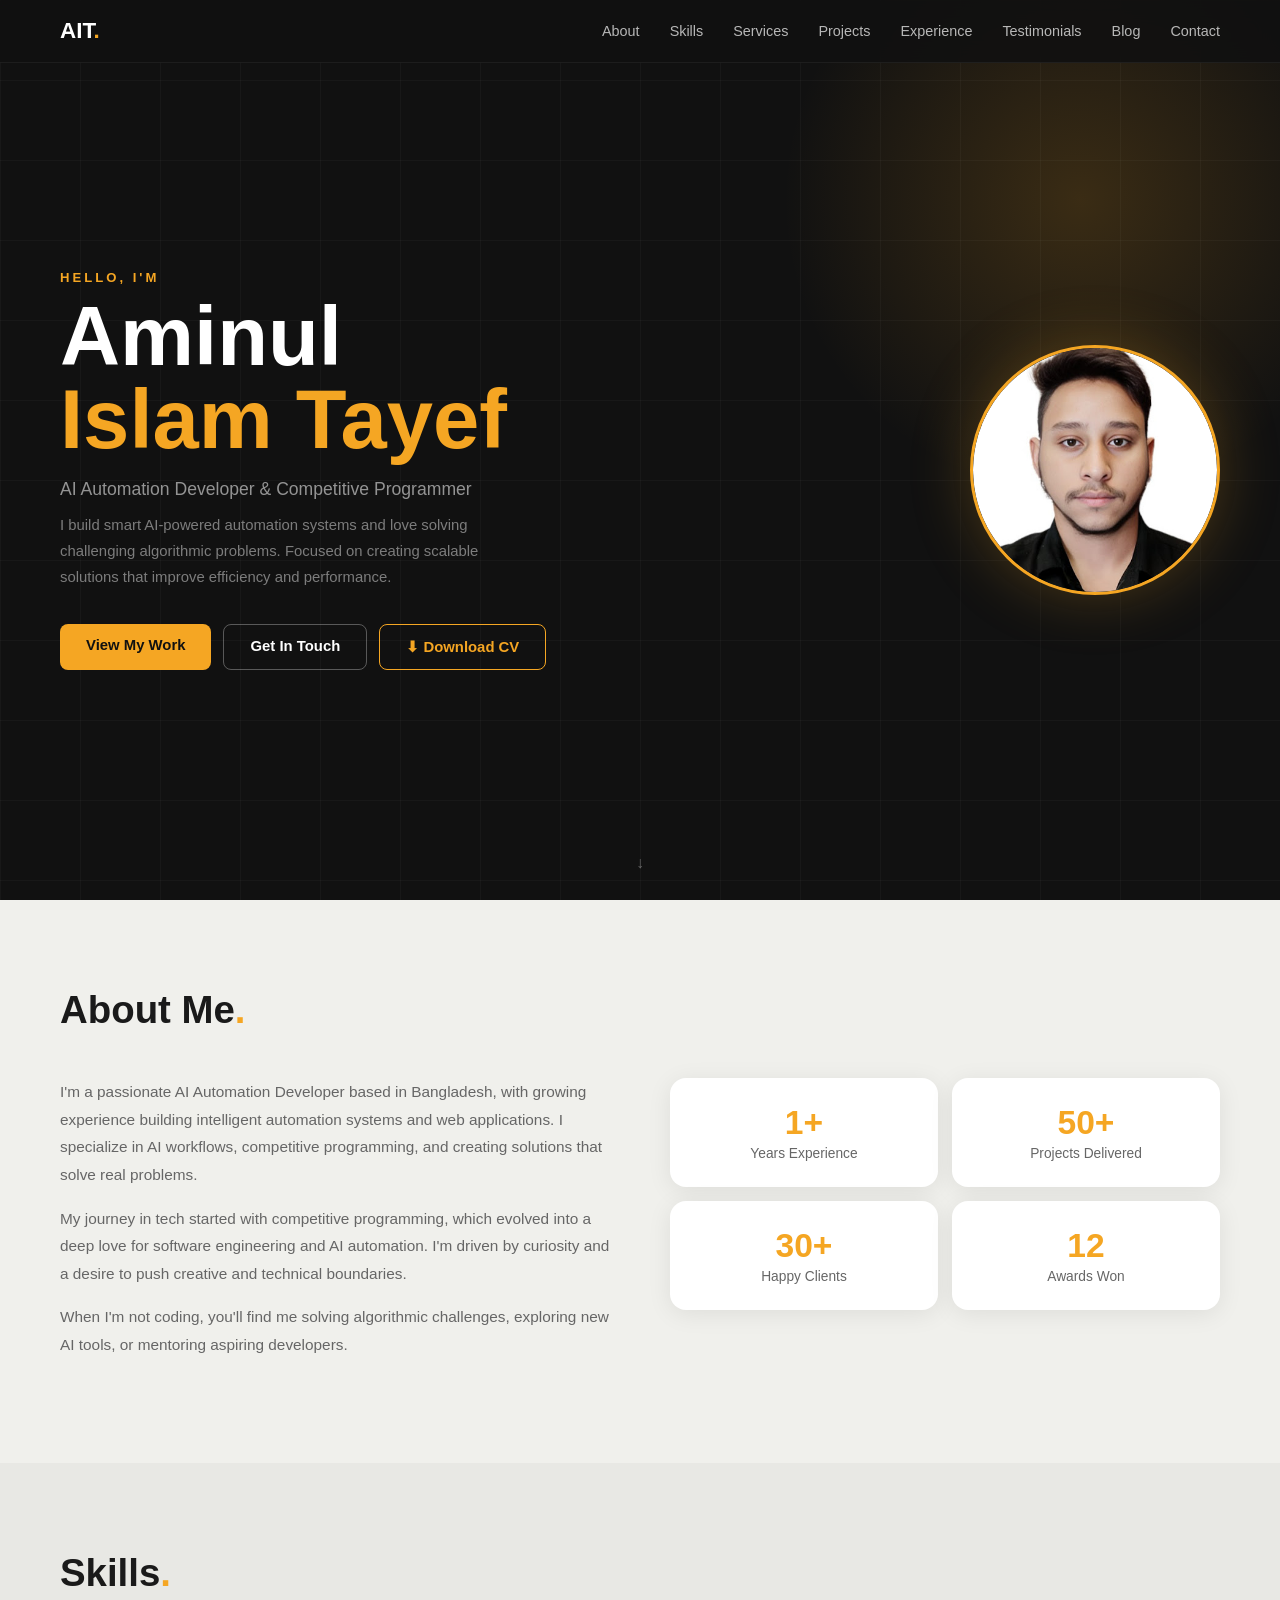
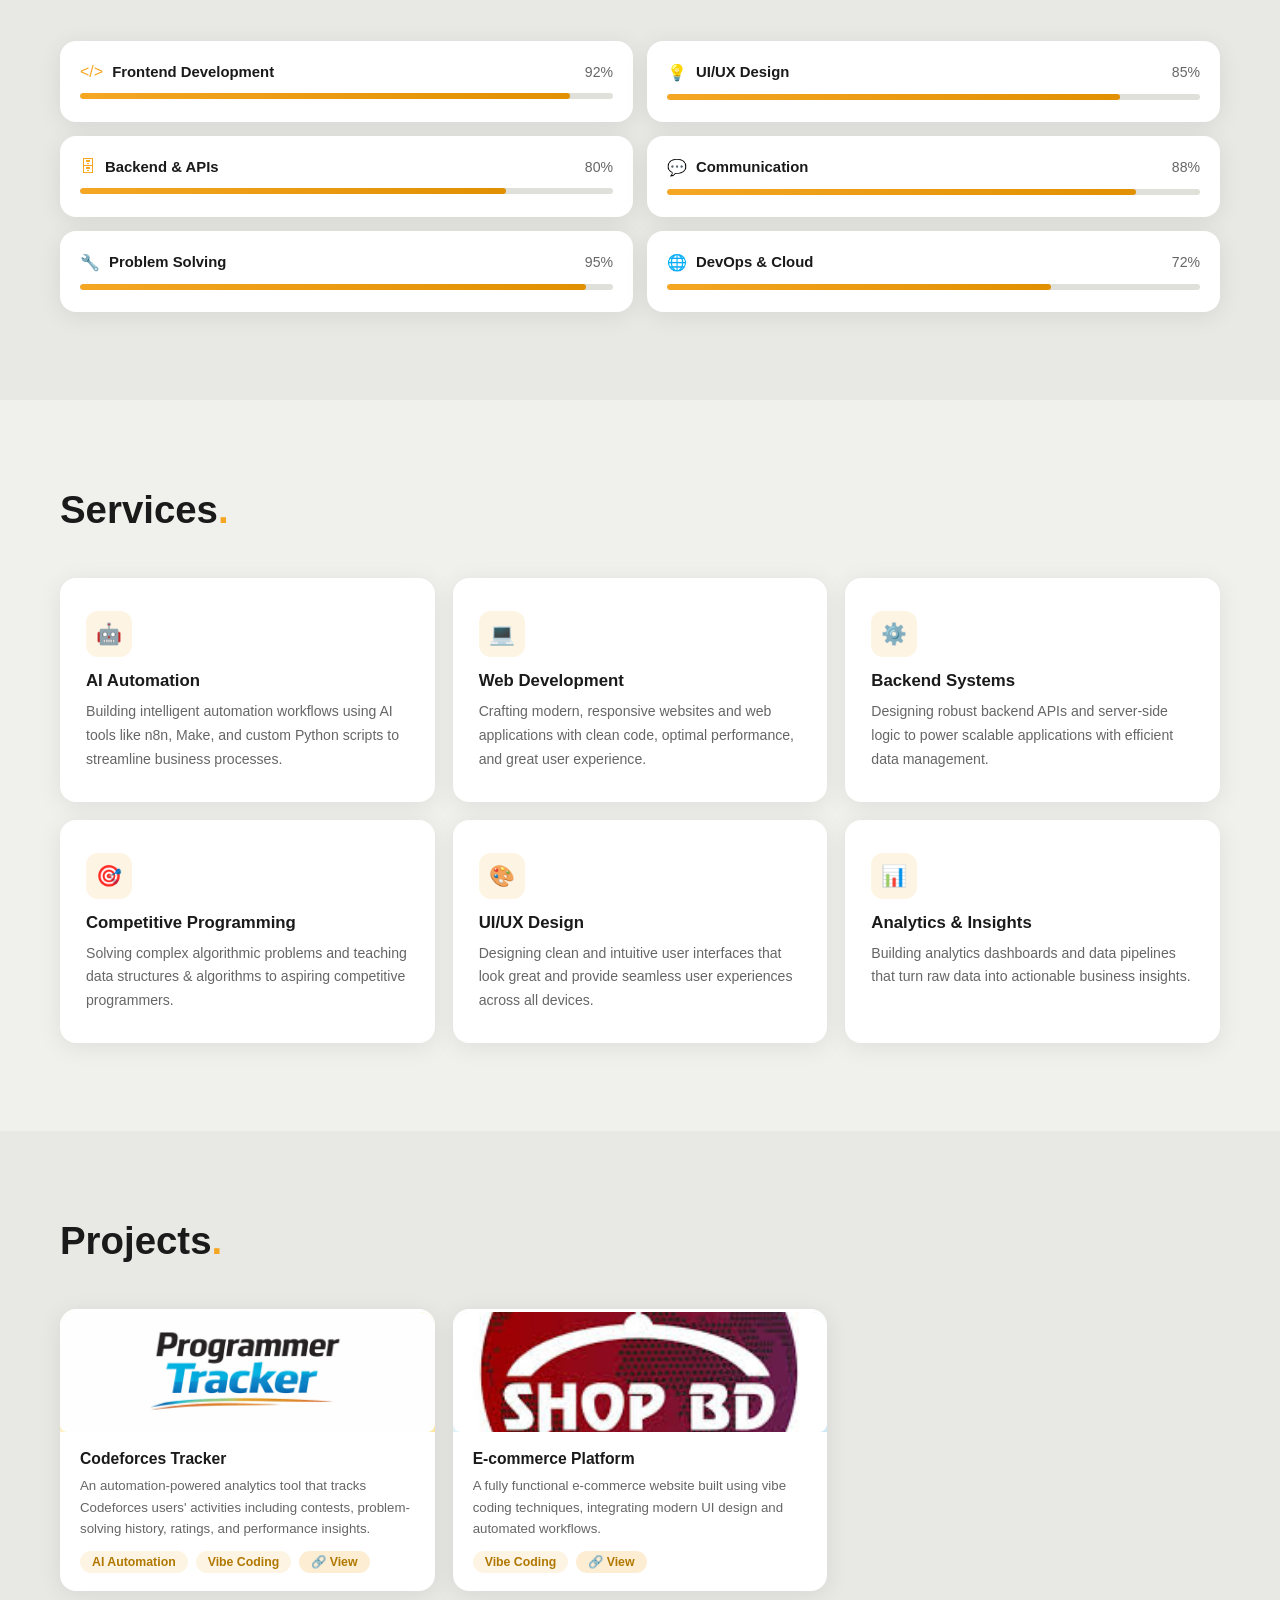
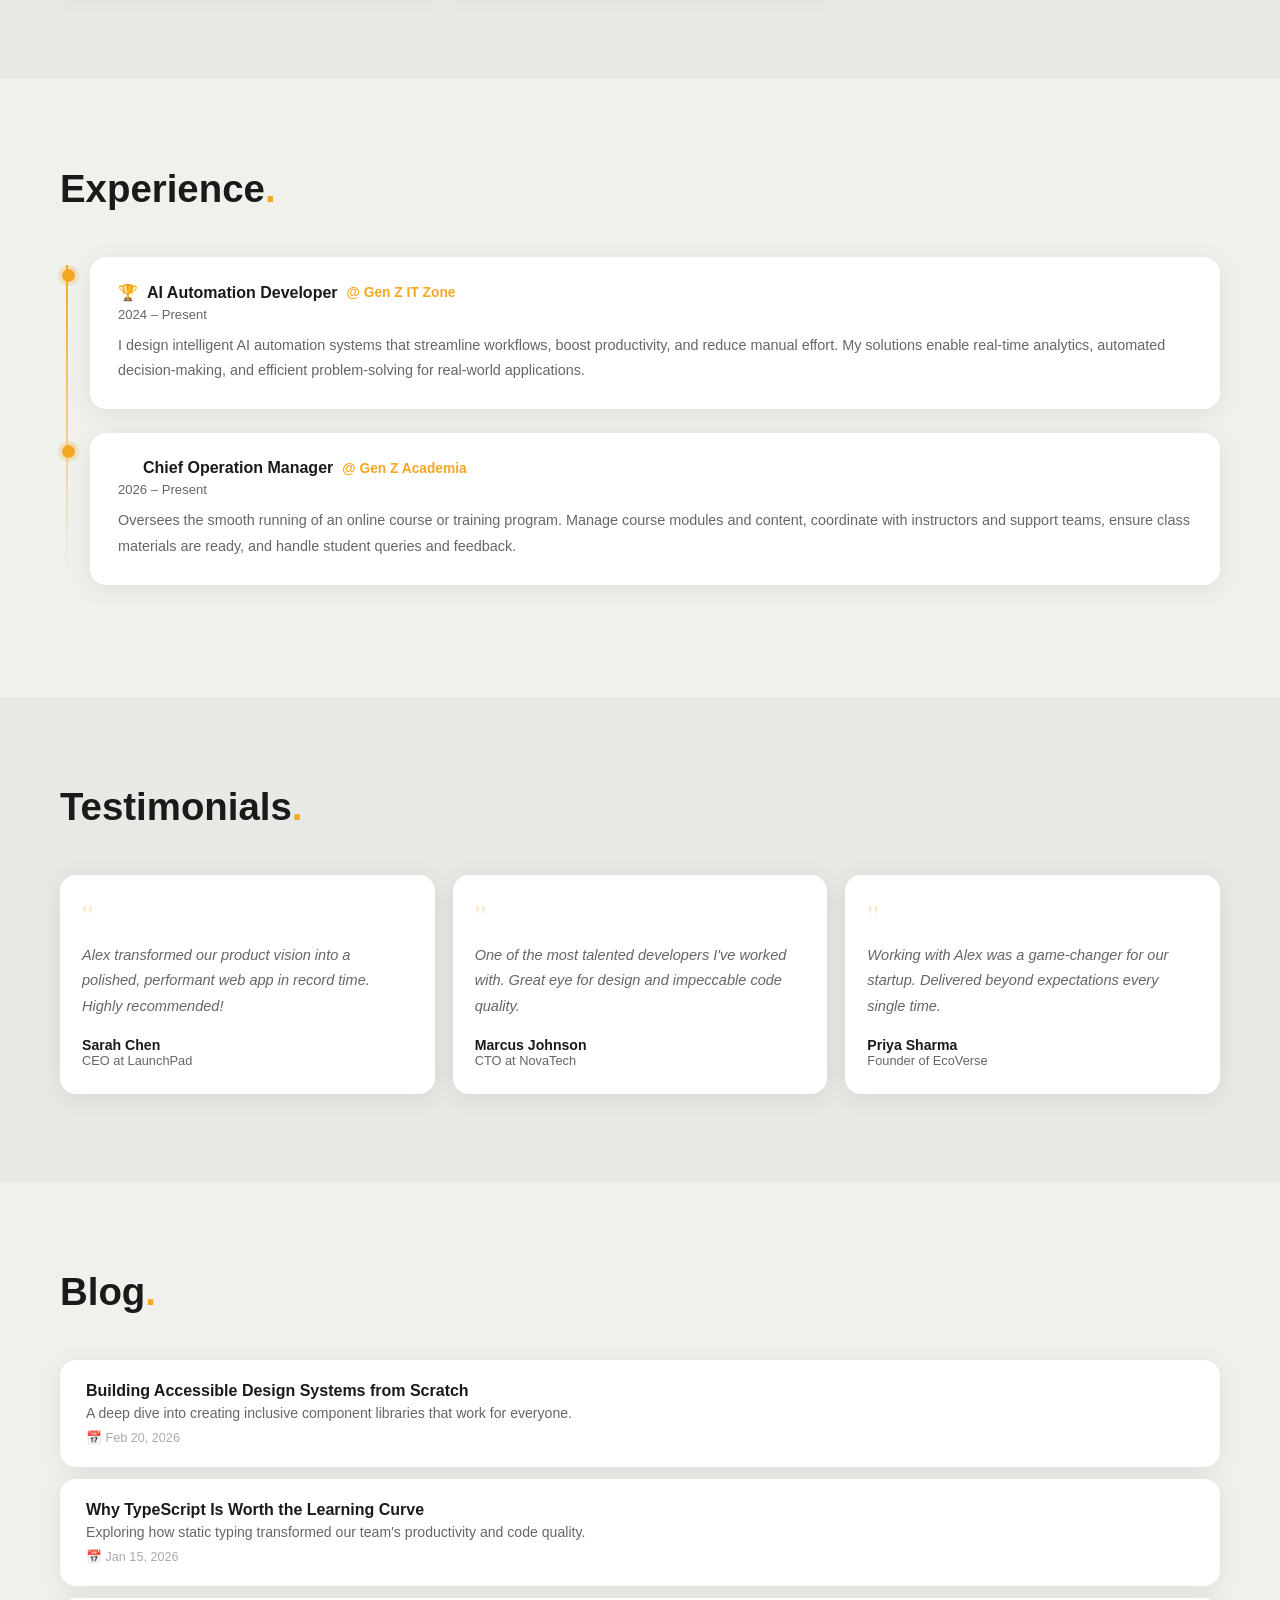
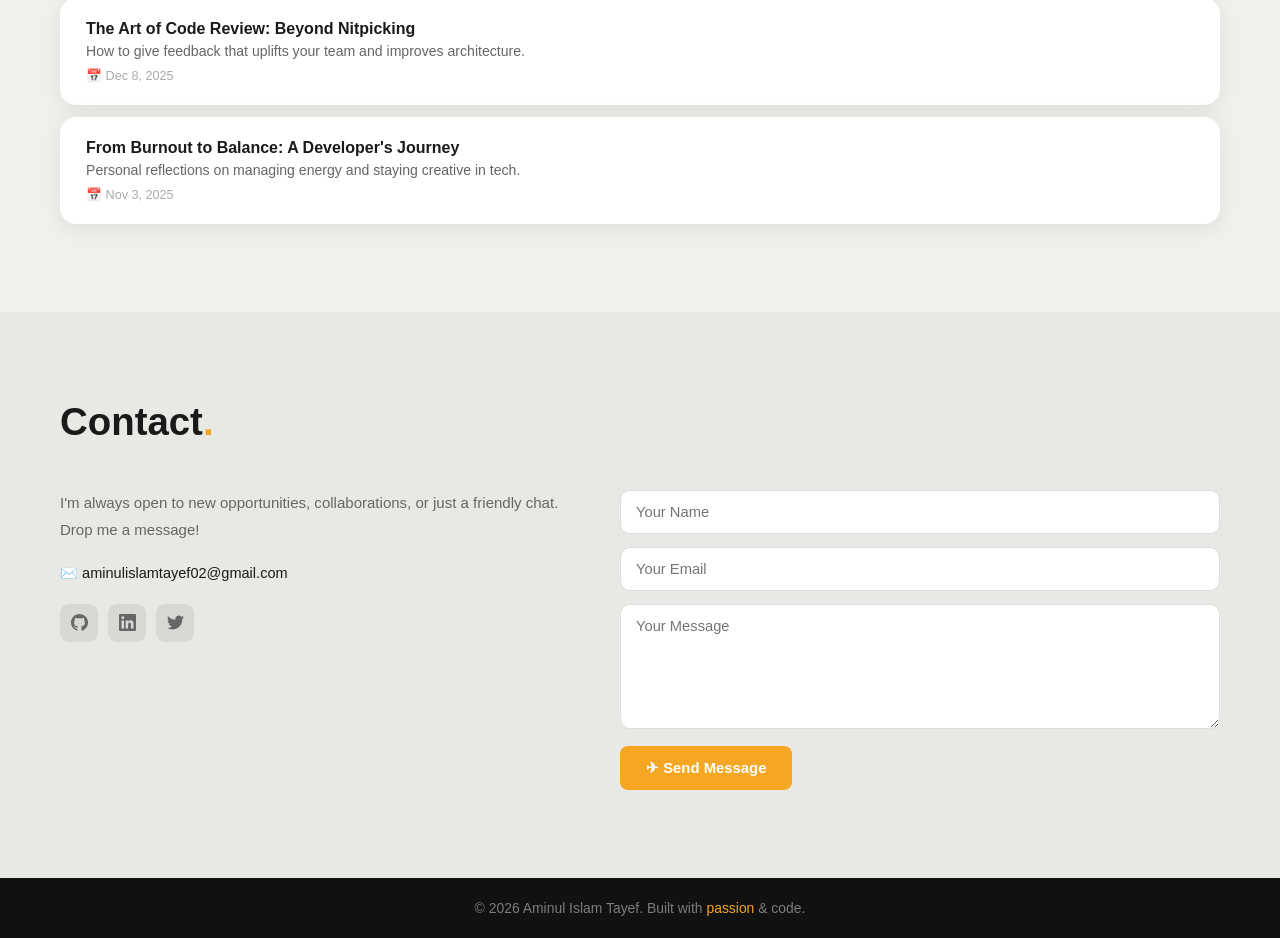
==== commit 574b089e: "Update index.html" ====
--- a/index.html
+++ b/index.html
@@ -49,7 +49,7 @@
         <div class="hero-btns">
           <a href="#projects" class="btn-primary">View My Work</a>
           <a href="#contact"  class="btn-outline">Get In Touch</a>
-          <a href="https://drive.google.com/file/d/1LKaS14EbmM8035VW9OJa_aH78b2MtK-q/view?usp=sharing"
+          <a href=""
              class="btn-download">⬇ Download CV</a>
         </div>
       </div>
